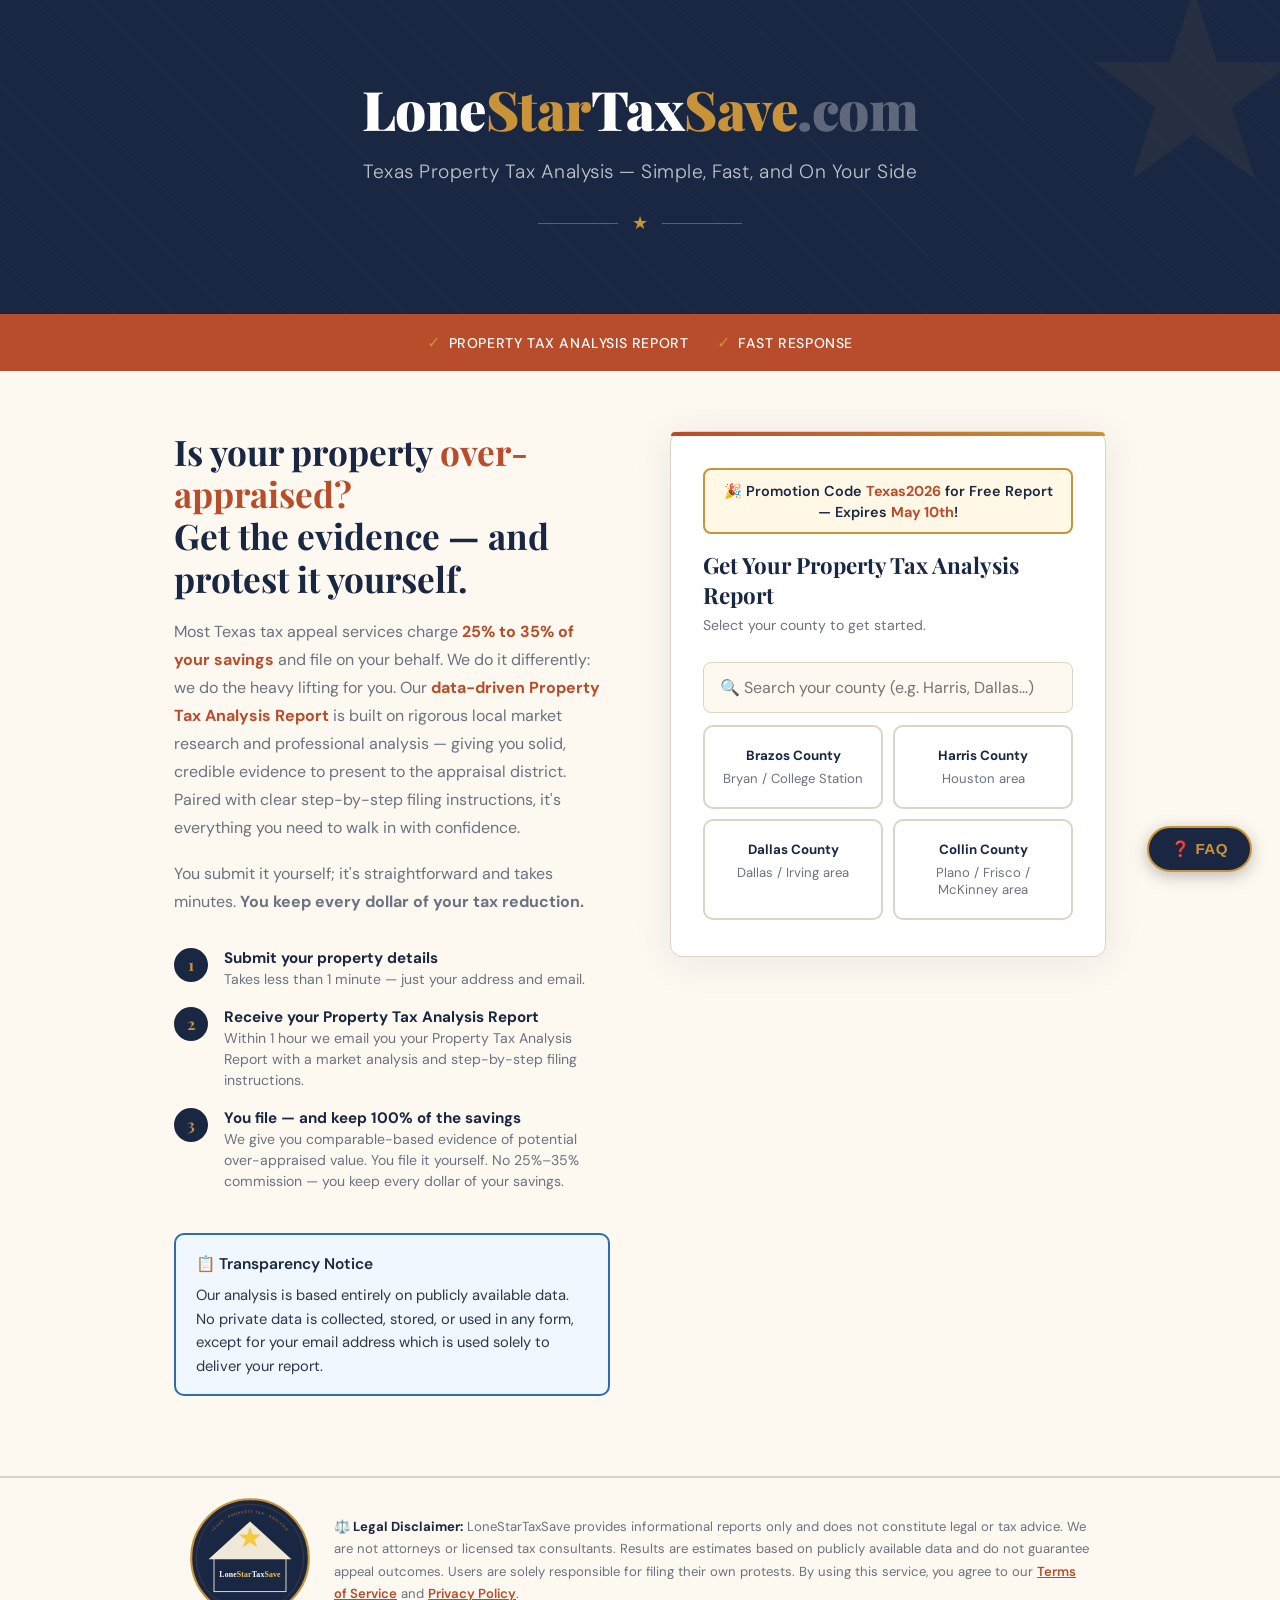
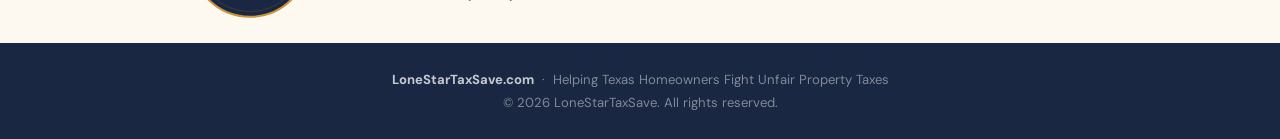
==== index.html @ c4d49a3a "Change 'Fast 1-Hour Response' to 'Fast Response'" ====
<!DOCTYPE html>
<html lang="en">
<head>
  <meta charset="UTF-8" />
  <meta name="viewport" content="width=device-width, initial-scale=1.0"/>
  <title>LoneStarTaxSave — Property Tax Analysis Service</title>
  <meta name="description" content="Free Property Tax Analysis Report for Texas homeowners. Get comparable-based evidence to protest your over-appraised property. Serving Brazos and Harris County." />
  <link rel="icon" type="image/svg+xml" href="data:image/svg+xml,<svg xmlns='http://www.w3.org/2000/svg' viewBox='0 0 100 100'><rect width='100' height='100' rx='18' fill='%231a2742'/><text y='.9em' font-size='72' x='50%' text-anchor='middle' dominant-baseline='top' fill='%23c9933a'>★</text></svg>">
  <link rel="preconnect" href="https://fonts.googleapis.com">
  <link href="https://fonts.googleapis.com/css2?family=Playfair+Display:wght@700;900&family=DM+Sans:wght@300;400;500&display=swap" rel="stylesheet">
  <style>
    *, *::before, *::after { box-sizing: border-box; margin: 0; padding: 0; }

    :root {
      --tan:    #f5efe4;
      --cream:  #fdf8f0;
      --rust:   #b94c2a;
      --rust2:  #d95f35;
      --navy:   #1a2742;
      --gold:   #c9933a;
      --mid:    #6b7280;
      --border: #ddd4c2;
    }

    html { scroll-behavior: smooth; }

    body {
      background: var(--cream);
      color: var(--navy);
      font-family: 'DM Sans', sans-serif;
      min-height: 100vh;
      overflow-x: hidden;
    }

    /* ── HERO ───────────────────────────────────── */
    header {
      position: relative;
      background: var(--navy);
      padding: 72px 24px 80px;
      text-align: center;
      overflow: hidden;
    }
    header::before {
      content: '';
      position: absolute;
      inset: 0;
      background:
        repeating-linear-gradient(
          45deg,
          transparent,
          transparent 40px,
          rgba(201,147,58,.06) 40px,
          rgba(201,147,58,.06) 41px
        );
    }
    /* lone star */
    header::after {
      content: '★';
      position: absolute;
      top: -40px; right: -30px;
      font-size: 260px;
      color: rgba(201,147,58,.07);
      line-height: 1;
      pointer-events: none;
      user-select: none;
    }

    .site-name {
      font-family: 'Playfair Display', serif;
      font-size: clamp(2rem, 5vw, 3.4rem);
      font-weight: 900;
      color: #fff;
      letter-spacing: -.5px;
      position: relative;
    }
    .site-name span { color: var(--gold); }

    .tagline {
      margin-top: 14px;
      font-size: clamp(.95rem, 2vw, 1.2rem);
      font-weight: 300;
      color: rgba(255,255,255,.72);
      letter-spacing: .5px;
      position: relative;
    }

    .star-divider {
      margin: 28px auto 0;
      display: flex;
      align-items: center;
      justify-content: center;
      gap: 14px;
      position: relative;
    }
    .star-divider::before,
    .star-divider::after {
      content: '';
      width: 80px; height: 1px;
      background: var(--gold);
      opacity: .5;
    }
    .star-divider span { color: var(--gold); font-size: 1.1rem; }

    /* ── VALUE STRIPS ───────────────────────────── */
    .value-strip {
      background: var(--rust);
      padding: 18px 24px;
      display: flex;
      flex-wrap: wrap;
      justify-content: center;
      gap: 28px;
    }
    .value-strip p {
      color: #fff;
      font-size: .88rem;
      font-weight: 500;
      letter-spacing: .6px;
      text-transform: uppercase;
      display: flex;
      align-items: center;
      gap: 8px;
    }
    .value-strip p::before { content: '✓'; font-size: 1rem; color: var(--gold); }

    /* ── MAIN LAYOUT ────────────────────────────── */
    main {
      max-width: 980px;
      margin: 0 auto;
      padding: 60px 24px 80px;
      display: grid;
      grid-template-columns: 1fr 1fr;
      gap: 60px;
      align-items: start;
    }
    @media (max-width: 700px) {
      main { grid-template-columns: 1fr; gap: 40px; }
    }

    /* ── LEFT COPY ──────────────────────────────── */
    .copy h2 {
      font-family: 'Playfair Display', serif;
      font-size: clamp(1.6rem, 3vw, 2.2rem);
      font-weight: 700;
      line-height: 1.2;
      color: var(--navy);
    }
    .copy h2 em {
      font-style: normal;
      color: var(--rust);
    }
    .copy p {
      margin-top: 18px;
      font-size: 1rem;
      line-height: 1.75;
      color: var(--mid);
    }

    .steps { margin-top: 32px; display: flex; flex-direction: column; gap: 18px; }
    .step {
      display: flex;
      gap: 16px;
      align-items: flex-start;
    }
    .step-num {
      flex-shrink: 0;
      width: 34px; height: 34px;
      border-radius: 50%;
      background: var(--navy);
      color: var(--gold);
      font-family: 'Playfair Display', serif;
      font-weight: 700;
      font-size: 1rem;
      display: flex; align-items: center; justify-content: center;
    }
    .step-text strong { display: block; font-size: .95rem; color: var(--navy); }
    .step-text span { font-size: .88rem; color: var(--mid); }

    /* ── FORM CARD ──────────────────────────────── */
    .form-card {
      background: #fff;
      border: 1px solid var(--border);
      border-radius: 12px;
      padding: 36px 32px;
      box-shadow: 0 4px 40px rgba(26,39,66,.08);
      position: relative;
    }
    .form-card::before {
      content: '';
      position: absolute;
      top: 0; left: 0; right: 0;
      height: 4px;
      background: linear-gradient(90deg, var(--rust), var(--gold));
      border-radius: 12px 12px 0 0;
    }

    .form-card h3 {
      font-family: 'Playfair Display', serif;
      font-size: 1.4rem;
      color: var(--navy);
      margin-bottom: 6px;
    }
    .form-card .sub {
      font-size: .88rem;
      color: var(--mid);
      margin-bottom: 28px;
    }

    label {
      display: block;
      font-size: .82rem;
      font-weight: 500;
      letter-spacing: .5px;
      text-transform: uppercase;
      color: var(--navy);
      margin-bottom: 6px;
    }
    .county-btn {
      display: flex;
      flex-direction: column;
      align-items: center;
      gap: 6px;
      padding: 20px 12px;
      background: white;
      border: 2px solid var(--border);
      border-radius: 10px;
      cursor: pointer;
      font-family: 'DM Sans', sans-serif;
      color: var(--navy);
      transition: border-color .2s, box-shadow .2s, background .2s;
      text-align: center;
    }
    .county-btn span:last-child { font-size: 0.82rem; color: var(--mid); font-weight: 400; }
    .county-btn:hover  { border-color: var(--rust); box-shadow: 0 2px 12px rgba(185,76,42,.15); }
    .county-btn.selected { border-color: var(--rust); background: #fff5f2; box-shadow: 0 2px 12px rgba(185,76,42,.15); }

    .field { margin-bottom: 18px; }

    input[type="text"],
    input[type="email"],
    input[type="number"] {
      width: 100%;
      padding: 11px 14px;
      border: 1.5px solid var(--border);
      border-radius: 7px;
      font-family: 'DM Sans', sans-serif;
      font-size: .97rem;
      color: var(--navy);
      background: var(--cream);
      transition: border-color .2s, box-shadow .2s;
      outline: none;
    }
    input:focus {
      border-color: var(--rust);
      box-shadow: 0 0 0 3px rgba(185,76,42,.12);
      background: #fff;
    }

    .row2 { display: grid; grid-template-columns: 1fr 1fr; gap: 14px; }

    .btn {
      width: 100%;
      margin-top: 8px;
      padding: 14px;
      background: var(--rust);
      color: #fff;
      border: none;
      border-radius: 7px;
      font-family: 'DM Sans', sans-serif;
      font-size: 1rem;
      font-weight: 500;
      letter-spacing: .4px;
      cursor: pointer;
      display: flex;
      align-items: center;
      justify-content: center;
      gap: 8px;
      transition: background .2s, transform .1s;
    }
    .btn:hover { background: var(--rust2); }
    .btn:active { transform: scale(.98); }
    .btn .star { color: var(--gold); font-size: 1.1rem; }

    .privacy-note {
      margin-top: 14px;
      font-size: .78rem;
      color: var(--mid);
      text-align: center;
      line-height: 1.5;
    }

    /* ── SUCCESS ────────────────────────────────── */
    .success-box {
      display: none;
      text-align: center;
      padding: 20px 0;
    }
    .success-icon {
      width: 68px; height: 68px;
      background: #f0faf4;
      border-radius: 50%;
      display: flex; align-items: center; justify-content: center;
      margin: 0 auto 20px;
      font-size: 2rem;
      border: 2px solid #4caf76;
    }
    .success-box h3 {
      font-family: 'Playfair Display', serif;
      font-size: 1.5rem;
      color: var(--navy);
      margin-bottom: 12px;
    }
    .success-box p {
      font-size: .97rem;
      color: var(--mid);
      line-height: 1.7;
    }
    .success-box .hl { color: var(--rust); font-weight: 500; }

    /* ── FOOTER ─────────────────────────────────── */
    footer {
      background: var(--navy);
      color: rgba(255,255,255,.45);
      text-align: center;
      padding: 28px 24px;
      font-size: .82rem;
    }
    footer strong { color: rgba(255,255,255,.75); }
  
  .faq-section {
    background: #f5efe4;
    padding: 60px 20px;
  }
  .faq-section .section-title {
    text-align: center;
    color: #1a2742;
    font-size: 1.8rem;
    margin-bottom: 36px;
  }
  .faq-item {
    background: white;
    border-radius: 10px;
    margin-bottom: 16px;
    border: 1px solid #ddd4c2;
    overflow: hidden;
    max-width: 800px;
    margin-left: auto;
    margin-right: auto;
    margin-bottom: 16px;
  }
  .faq-question {
    padding: 20px 24px;
    font-weight: 700;
    color: #1a2742;
    font-size: 1.05rem;
    cursor: pointer;
    display: flex;
    justify-content: space-between;
    align-items: center;
  }
  .faq-question::after {
    content: "+";
    font-size: 1.4rem;
    color: #c9933a;
    font-weight: 300;
  }
  .faq-answer {
    padding: 0 24px 20px;
    color: #4b5563;
    line-height: 1.7;
    font-size: 0.97rem;
  }
  .faq-answer ul {
    margin: 8px 0 0 0;
    padding-left: 20px;
  }
  .faq-answer li {
    margin-bottom: 8px;
  }
  .faq-answer p {
    margin: 0 0 8px 0;
  }
  
  .faq-btn {
    position: fixed;
    bottom: 28px;
    right: 28px;
    background: #1a2742;
    color: #c9933a;
    border: 2px solid #c9933a;
    border-radius: 50px;
    padding: 12px 22px;
    font-size: 0.95rem;
    font-weight: 700;
    cursor: pointer;
    z-index: 999;
    box-shadow: 0 4px 16px rgba(0,0,0,0.25);
    transition: background 0.2s;
    letter-spacing: 0.03em;
  }
  .faq-btn:hover { background: #243457; }

  .faq-overlay {
    display: none;
    position: fixed;
    inset: 0;
    background: rgba(0,0,0,0.55);
    z-index: 1000;
    align-items: center;
    justify-content: center;
  }
  .faq-overlay.open { display: flex; }

  .faq-modal {
    background: white;
    border-radius: 14px;
    max-width: 680px;
    width: 92%;
    max-height: 80vh;
    overflow-y: auto;
    padding: 36px 32px;
    position: relative;
    box-shadow: 0 20px 60px rgba(0,0,0,0.3);
  }
  .faq-modal h2 {
    color: #1a2742;
    font-size: 1.5rem;
    margin: 0 0 24px;
    border-bottom: 2px solid #c9933a;
    padding-bottom: 12px;
  }
  .faq-close {
    position: absolute;
    top: 16px;
    right: 20px;
    font-size: 1.6rem;
    cursor: pointer;
    color: #6b7280;
    background: none;
    border: none;
    line-height: 1;
  }
  .faq-close:hover { color: #1a2742; }
  .faq-item {
    margin-bottom: 24px;
    border-bottom: 1px solid #f0e8d8;
    padding-bottom: 20px;
  }
  .faq-item:last-child { border-bottom: none; margin-bottom: 0; }
  .faq-q {
    font-weight: 700;
    color: #1a2742;
    font-size: 1.02rem;
    margin-bottom: 10px;
  }
  .faq-a {
    color: #4b5563;
    line-height: 1.7;
    font-size: 0.95rem;
  }
  .faq-a ul { margin: 6px 0 0; padding-left: 20px; }
  .faq-a li { margin-bottom: 6px; }
  .faq-a p { margin: 0 0 6px; }
    .cached-banner {
    display: none;
    background: #fff8e6;
    border: 2px solid #c9933a;
    border-radius: 10px;
    padding: 16px 20px;
    margin-bottom: 20px;
    color: #1a2742;
    font-size: 0.95rem;
    line-height: 1.6;
    text-align: center;
  }
  .cached-banner.show { display: block; }
  .cached-banner a { color: #b94c2a; font-weight: 600; }
</style>
</head>
<body>

<header>
  <p class="site-name">Lone<span>Star</span>Tax<span>Save</span><span style="color:rgba(255,255,255,.3)">.com</span></p>
  <p class="tagline">Texas Property Tax Analysis — Simple, Fast, and On Your Side</p>
  <div class="star-divider"><span>★</span></div>
</header>

<div class="value-strip">
  <p>Property Tax Analysis Report</p>
  <p>Fast Response</p>
</div>

<main>
  <!-- LEFT COPY -->
  <div class="copy">
    <h2>Is your property <em>over-appraised?</em><br>Get the evidence — and protest it yourself.</h2>
    <p>Most Texas tax appeal services charge <strong style="color:var(--rust)">25% to 35% of your savings</strong> and file on your behalf. We do it differently: we do the heavy lifting for you. Our <strong style="color:var(--rust)">data-driven Property Tax Analysis Report</strong> is built on rigorous local market research and professional analysis — giving you solid, credible evidence to present to the appraisal district. Paired with clear step-by-step filing instructions, it's everything you need to walk in with confidence. </p> <p> You submit it yourself; it's straightforward and takes minutes. <strong>You keep every dollar of your tax reduction.</strong></p>

    <div class="steps">
      <div class="step">
        <div class="step-num">1</div>
        <div class="step-text">
          <strong>Submit your property details</strong>
          <span>Takes less than 1 minute — just your address and email.</span>
        </div>
      </div>
      <div class="step">
        <div class="step-num">2</div>
        <div class="step-text">
          <strong>Receive your Property Tax Analysis Report</strong>
          <span>Within 1 hour we email you your Property Tax Analysis Report with a market analysis and step-by-step filing instructions.</span>
        </div>
      </div>
      <div class="step">
        <div class="step-num">3</div>
        <div class="step-text">
          <strong>You file — and keep 100% of the savings</strong>
          <span>We give you comparable-based evidence of potential over-appraised value. You file it yourself. No 25%–35% commission — you keep every dollar of your savings.</span>
        </div>
      </div>
      <div style="margin-top:24px;background:#f0f7ff;border:2px solid #2b6cb0;border-radius:10px;padding:16px 20px;">
        <p style="margin:0;font-size:0.97rem;color:#1a2742;font-weight:600;">
          📋 Transparency Notice
        </p>
        <p style="margin:6px 0 0;font-size:0.92rem;color:#2d3748;line-height:1.6;">
          Our analysis is based entirely on publicly available data. No private data is collected, stored, or used in any form, except for your email address which is used solely to deliver your report.
        </p>
      </div>
    </div>
  </div>

  <!-- FORM CARD -->
  <div class="form-card">
    <div id="form-section">
      <div class="cached-banner" id="cached-banner">
        📬 <strong>We already sent a report for this address!</strong><br>
        Please check your inbox and spam folder. Need help? Contact us at
        <a href="mailto:support@lonestartaxsave.com">support@lonestartaxsave.com</a>
      </div>
      <div style="background:#fff8e6;border:2px solid #c9933a;border-radius:8px;padding:10px 16px;margin-bottom:16px;text-align:center;">
        <span style="color:#1a2742;font-size:0.9rem;font-weight:600;">
          🎉 Promotion Code <strong style="color:#b94c2a;">Texas2026</strong> for Free Report — Expires <strong style="color:#b94c2a;">May 10th</strong>!
        </span>
      </div>
      <h3>Get Your Property Tax Analysis Report</h3>
      <p class="sub">Select your county to get started.</p>

      <!-- STEP 1: County Search & Select -->
      <div id="county-step">
        <div style="position:relative;margin-top:16px;">
          <input type="text" id="county-search" placeholder="🔍 Search your county (e.g. Harris, Dallas...)"
            oninput="filterCounties(this.value)"
            style="width:100%;padding:14px 16px;border:1.5px solid #ddd4c2;border-radius:8px;
                   font-size:1rem;color:#1a2742;box-sizing:border-box;"/>
        </div>
        <div id="county-list" style="margin-top:12px;display:grid;grid-template-columns:1fr 1fr;gap:10px;max-height:320px;overflow-y:auto;">
          <!-- populated by JS -->
        </div>
        <p id="county-none" style="display:none;color:var(--mid);font-size:0.9rem;margin-top:12px;text-align:center;">
          No matching county found. We're expanding — contact us at support@lonestartaxsave.com.
        </p>
      </div>

      <!-- STEP 2: Single Dynamic Form -->
      <div id="county-form" style="display:none;">
        <div id="form-error" style="display:none;background:#fff5f5;border:1.5px solid #e53e3e;border-radius:8px;padding:12px 16px;margin-bottom:16px;color:#c53030;font-size:0.92rem;line-height:1.6;"></div>
        <div style="display:flex;align-items:center;gap:10px;margin:16px 0 20px;">
          <button onclick="backToCounty()" style="background:none;border:none;cursor:pointer;color:var(--rust);font-size:0.9rem;font-weight:600;padding:0;">← Change County</button>
          <span id="county-label" style="color:var(--mid);font-size:0.9rem;"></span>
        </div>
        <div class="field">
          <label for="f_street">Street Address</label>
          <input type="text" id="f_street" placeholder="Match the address on your appraisal notice" />
        </div>
        <div class="field" id="f_id_field">
          <label id="f_id_label" for="f_id">Property ID <span style="color:#6b7280;font-weight:400;font-size:0.85rem;">(Optional)</span></label>
          <input type="text" id="f_id" placeholder="" />
        </div>
        <div class="field">
          <label for="f_city">City</label>
          <input type="text" id="f_city" placeholder="e.g. College Station" />
        </div>
        <div class="field">
          <label for="f_email">Your Email Address</label>
          <input type="email" id="f_email" placeholder="you@example.com" />
        </div>
        <div class="field">
          <label for="f_invite">Promo Code</label>
          <input type="text" id="f_invite" placeholder="Enter your promo code" />
        </div>
        <input type="text" name="_gotcha" style="display:none">
        <button class="btn" id="submit-btn" onclick="handleSubmit()">
          <span class="star">★</span> Submit — Get My Analysis Report
        </button>
        <p class="privacy-note">🔒 Your information is private and never sold. Texas residents only.</p>
      </div>
    </div>

    <!-- SUCCESS MESSAGE -->
    <div class="success-box" id="success-section">
      <div class="success-icon">✓</div>
      <h3>Thank You!</h3>
      <p>
        We received your request and are currently working on it.
        Please expect your <span class="hl">Property Tax Analysis Report</span> in your email within <span class="hl" id="report-timing">1 hour</span>.
      </p>
      <p style="margin-top:14px;">📬 Please check your <strong>inbox and spam/junk folder</strong>. If you find it in spam, mark it as <strong>"Not Spam"</strong> to ensure future emails reach you directly.</p>
      <p style="margin-top:14px;">💬 Questions? Contact us at <a href="mailto:support@lonestartaxsave.com" style="color:var(--rust);font-weight:600;">support@lonestartaxsave.com</a></p>
      <button class="btn" style="margin-top:24px;" onclick="resetForm()">
        <span class="star">★</span> Submit Another Property
      </button>
    </div>
  </div>
</main>

<!-- Legal Disclaimer Banner -->
  <div style="background:#fdf8f0;border-top:2px solid #ddd4c2;padding:20px 32px;">
    <div style="max-width:900px;margin:0 auto;display:flex;align-items:center;gap:24px;">
      <div style="flex-shrink:0;">
        <svg width="120" height="120" viewBox="0 0 400 400" xmlns="http://www.w3.org/2000/svg">
          <circle cx="200" cy="200" r="196" fill="#1a2742"/>
          <circle cx="200" cy="200" r="196" fill="none" stroke="#c9933a" stroke-width="7"/>
          <circle cx="200" cy="200" r="179" fill="none" stroke="#c9933a" stroke-width="1.5" opacity="0.4"/>
          <rect x="80" y="200" width="240" height="112" fill="#1a2742" stroke="#f0e8d8" stroke-width="3"/>
          <polygon points="62,204 200,78 338,204" fill="#f0e8d8"/>
          <polygon points="200,96 209,122 237,122 215,138 224,164 200,148 176,164 185,138 163,122 191,122" fill="#f5c842"/>
          <text x="200" y="262" text-anchor="middle" font-family="Georgia,serif" font-size="26" font-weight="700" letter-spacing="0.5">
            <tspan fill="#ffffff">Lone</tspan><tspan fill="#f5c842">Star</tspan><tspan fill="#ffffff">Tax</tspan><tspan fill="#f5c842">Save</tspan>
          </text>
          <path id="dArc" d="M 50,200 A 150,150 0 0,1 350,200" fill="none"/>
          <text font-family="Arial,sans-serif" font-size="12" fill="#c9933a" letter-spacing="2.5" opacity="0.9">
            <textPath href="#dArc" startOffset="50%" text-anchor="middle">TEXAS  ·  PROPERTY TAX  ·  ANALYSIS</textPath>
          </text>
        </svg>
      </div>
      <p style="margin:0;font-size:0.82rem;color:#6b7280;line-height:1.7;">
        <strong style="color:#1a2742;">⚖️ Legal Disclaimer:</strong> LoneStarTaxSave provides informational reports only and does not constitute legal or tax advice. We are not attorneys or licensed tax consultants. Results are estimates based on publicly available data and do not guarantee appeal outcomes. Users are solely responsible for filing their own protests. By using this service, you agree to our
        <a href="#" onclick="document.getElementById('termsModal').style.display='flex';return false;" style="color:#b94c2a;font-weight:600;">Terms of Service</a> and
        <a href="#" onclick="document.getElementById('privacyModal').style.display='flex';return false;" style="color:#b94c2a;font-weight:600;">Privacy Policy</a>.
      </p>
    </div>
  </div>

  <footer>
  <strong>LoneStarTaxSave.com</strong> &nbsp;·&nbsp; Helping Texas Homeowners Fight Unfair Property Taxes<br>
  <span style="margin-top:6px;display:inline-block">© 2026 LoneStarTaxSave. All rights reserved.</span>
</footer>

<script>
  // ── COUNTY CONFIG — add new counties here only ─────────────────────────────
  const COUNTIES = [
    {
      name:        'Brazos County',
      description: 'Bryan / College Station',
      api:         'https://api.lonestartaxsave.com/submit',
      id_label:    'Property ID',
      id_placeholder: 'e.g. 123456 — found on your appraisal notice',
      id_field:    'prop_id',
      city_hint:   'e.g. College Station',
      timing:      '1 hour',
    },
    {
      name:        'Harris County',
      description: 'Houston area',
      api:         'https://harris-api.lonestartaxsave.com/submit',
      id_label:    'Account Number',
      id_placeholder: 'e.g. 0450090000029 — 13 digits on your HCAD notice',
      id_field:    'acct',
      city_hint:   'e.g. Houston',
      timing:      'minutes',
    },
    {
      name:        'Dallas County',
      description: 'Dallas / Irving area',
      api:         'https://dallas-api.lonestartaxsave.com/submit',
      id_label:    'Account Number',
      id_placeholder: 'e.g. 00000123456789 — found on your DCAD notice',
      id_field:    'acct',
      city_hint:   'e.g. Dallas',
      timing:      'minutes',
    },
    {
      name:        'Collin County',
      description: 'Plano / Frisco / McKinney area',
      api:         'https://collin-api.lonestartaxsave.com/submit',
      id_label:    'Property ID',
      id_placeholder: 'e.g. 2761347 — found on your CCAD notice',
      id_field:    'acct',
      city_hint:   'e.g. Plano',
      timing:      'minutes',
    },
  ];

  let selectedCounty = null;

  // ── BUILD COUNTY LIST ──────────────────────────────────────────────────────
  function buildCountyList(filter = '') {
    const list    = document.getElementById('county-list');
    const noMatch = document.getElementById('county-none');
    const filtered = COUNTIES.filter(c =>
      c.name.toLowerCase().includes(filter.toLowerCase()) ||
      c.description.toLowerCase().includes(filter.toLowerCase())
    );
    list.innerHTML = '';
    if (filtered.length === 0) {
      noMatch.style.display = 'block';
      return;
    }
    noMatch.style.display = 'none';
    filtered.forEach(c => {
      const btn = document.createElement('button');
      btn.className = 'county-btn';
      btn.innerHTML = `<strong>${c.name}</strong><span>${c.description}</span>`;
      btn.onclick = () => selectCounty(c);
      list.appendChild(btn);
    });
  }

  function filterCounties(val) {
    buildCountyList(val);
  }

  // ── SELECT COUNTY ──────────────────────────────────────────────────────────
  function selectCounty(county) {
    selectedCounty = county;
    document.getElementById('county-step').style.display  = 'none';
    document.getElementById('county-form').style.display  = 'block';
    document.getElementById('county-label').textContent   = `${county.name} — ${county.description}`;
    document.getElementById('f_city').placeholder         = county.city_hint;
    document.getElementById('f_id_label').innerHTML       =
      `${county.id_label} <span style="color:#6b7280;font-weight:400;font-size:0.85rem;">(Optional)</span>`;
    document.getElementById('f_id').placeholder           = county.id_placeholder;
    // Clear form
    ['f_street','f_id','f_city','f_email','f_invite'].forEach(id => {
      document.getElementById(id).value = '';
    });
    const errDiv = document.getElementById('form-error');
    errDiv.style.display = 'none';
    errDiv.textContent   = '';
    const btn = document.getElementById('submit-btn');
    btn.disabled = false;
    btn.innerHTML = '<span class="star">★</span> Submit — Get My Analysis Report';
  }

  function backToCounty() {
    selectedCounty = null;
    document.getElementById('county-step').style.display = 'block';
    document.getElementById('county-form').style.display = 'none';
    document.getElementById('county-search').value       = '';
    buildCountyList();
  }

  function resetForm() {
    document.getElementById('success-section').style.display = 'none';
    document.getElementById('form-section').style.display    = 'block';
    backToCounty();
  }

  // ── SUBMIT ─────────────────────────────────────────────────────────────────
  async function handleSubmit() {
    if (!selectedCounty) return;

    const street     = document.getElementById('f_street').value.trim();
    const city       = document.getElementById('f_city').value.trim();
    const email      = document.getElementById('f_email').value.trim();
    const inviteCode = document.getElementById('f_invite').value.trim();
    const idVal      = document.getElementById('f_id').value.trim();

    if (inviteCode !== 'Texas2026') {
      showError('Invalid promo code. Please check your code and try again.');
      return;
    }
    if (!street || !city || !email) {
      showError('Please fill in all required fields before submitting.');
      return;
    }
    const emailRx = /^[^\s@]+@[^\s@]+\.[^\s@]+$/;
    if (!emailRx.test(email)) {
      showError('Please enter a valid email address.');
      return;
    }

    const btn = document.getElementById('submit-btn');
    btn.disabled  = true;
    btn.innerHTML = 'Submitting…';
    const errDiv  = document.getElementById('form-error');
    errDiv.style.display = 'none';
    errDiv.textContent   = '';

    const body = {
      street_address: street,
      invite_code:    inviteCode,
      city,
      email,
      [selectedCounty.id_field]: idVal,
    };

    try {
      const response = await fetch(selectedCounty.api, {
        method:  'POST',
        headers: { 'Content-Type': 'application/json', 'Accept': 'application/json' },
        body:    JSON.stringify(body),
      });

      if (response.ok) {
        const data = await response.json();
        if (data.error) {
          showError(data.error);
          btn.disabled  = false;
          btn.innerHTML = '<span class="star">★</span> Submit — Get My Analysis Report';
          return;
        }
        if (data.cached) {
          document.getElementById('cached-banner').classList.add('show');
          document.getElementById('cached-banner').scrollIntoView({behavior:'smooth'});
          btn.disabled  = false;
          btn.innerHTML = '<span class="star">★</span> Submit — Get My Analysis Report';
          return;
        }
        document.getElementById('form-section').style.display    = 'none';
        document.getElementById('success-section').style.display = 'block';
        const timing = document.getElementById('report-timing');
        if (timing) timing.textContent = selectedCounty.timing;
      } else {
        const data = await response.json().catch(() => ({}));
        showError(data?.errors?.[0]?.message || 'Submission failed. Please try again.');
        btn.disabled  = false;
        btn.innerHTML = '<span class="star">★</span> Submit — Get My Analysis Report';
      }
    } catch (err) {
      showError('Network error. Please check your connection and try again.');
      btn.disabled  = false;
      btn.innerHTML = '<span class="star">★</span> Submit — Get My Analysis Report';
    }
  }

  function showError(msg) {
    const errDiv = document.getElementById('form-error');
    errDiv.textContent   = msg;
    errDiv.style.display = 'block';
    errDiv.scrollIntoView({behavior:'smooth', block:'nearest'});
  }

  // ── INIT ───────────────────────────────────────────────────────────────────
  document.addEventListener('DOMContentLoaded', () => buildCountyList());
</script>


  <!-- FAQ Button -->
  <button class="faq-btn" onclick="document.getElementById('faqOverlay').classList.add('open')">
    ❓ FAQ
  </button>

  <!-- FAQ Modal -->
  <div class="faq-overlay" id="faqOverlay" onclick="if(event.target===this)this.classList.remove('open')">
    <div class="faq-modal">
      <button class="faq-close" onclick="document.getElementById('faqOverlay').classList.remove('open')">&times;</button>
      <h2>Frequently Asked Questions</h2>

      <div class="faq-item">
        <div class="faq-q">What are valid reasons to protest?</div>
        <div class="faq-a">
          <p>You can protest your appraisal if you believe:</p>
          <ul>
            <li>The appraised (market) value is higher than your property's actual market value.</li>
            <li>Your property was appraised unequally compared to similar neighboring properties.</li>
            <li>There are errors in the appraisal records — such as incorrect size, condition, or ownership information.</li>
          </ul>
        </div>
      </div>

      <div class="faq-item">
        <div class="faq-q">What evidence should I bring?</div>
        <div class="faq-a">
          <p>Strong evidence makes a stronger case. Bring as much of the following as you can:</p>
          <ul>
            <li>The protest report you received from us — it includes comparable property data and a suggested fair value.</li>
            <li>Photos of your property showing needed repairs, damage, or issues affecting value.</li>
            <li>Repair receipts, contractor estimates, or inspection reports.</li>
            <li>An independent appraisal or insurance valuation if available.</li>
            <li>Documentation of any errors in the appraisal record (e.g., incorrect square footage).</li>
          </ul>
        </div>
      </div>

      <div class="faq-item">
        <div class="faq-q">Which counties are currently covered?</div>
        <div class="faq-a">
          <p>We currently support <strong>Brazos County</strong> (College Station, Bryan, and surrounding areas) for the 2026 tax year.</p>
          <p>We plan to expand to additional Texas counties in the future. If you would like us to cover your county, please contact us at <a href="mailto:support@lonestartaxsave.com" style="color:#b94c2a;font-weight:600;">support@lonestartaxsave.com</a>.</p>
        </div>
      </div>

      <div class="faq-item">
        <div class="faq-q">How do I submit my appeal?</div>
        <div class="faq-a">
          <p>You have two options:</p>
          <ul>
            <li><strong>By mail:</strong> Complete the <em>Property Owner's Notice of Protest</em> form you received for 2026. Use the information in your protest report to fill out Section 4, then mail it along with any supporting evidence to:<br><strong style="color:#1a2742;">Brazos CAD — 4051 Pendleton Dr., Bryan, TX 77802-2465</strong></li>
            <li><strong>Online:</strong> File your protest directly at <a href="https://brazoscad.org/" target="_blank" style="color:#b94c2a;font-weight:600;">brazoscad.org</a> through the Appeals Portal.</li>
          </ul>
        </div>
      </div>

    </div>
  </div>
  <!-- Terms of Service Modal -->
  <div id="termsModal" style="display:none;position:fixed;inset:0;background:rgba(0,0,0,0.55);z-index:2000;align-items:center;justify-content:center;" onclick="if(event.target===this)this.style.display='none'">
    <div style="background:white;border-radius:14px;max-width:680px;width:92%;max-height:80vh;overflow-y:auto;padding:36px 32px;position:relative;">
      <button onclick="document.getElementById('termsModal').style.display='none'" style="position:absolute;top:16px;right:20px;font-size:1.6rem;cursor:pointer;color:#6b7280;background:none;border:none;">&times;</button>
      <h2 style="color:#1a2742;border-bottom:2px solid #c9933a;padding-bottom:12px;margin:0 0 20px;">Terms of Service</h2>
      <p style="color:#4b5563;line-height:1.7;font-size:0.95rem;">
        <strong>1. Informational Purpose Only</strong><br>
        LoneStarTaxSave provides property tax appraisal analysis reports for informational purposes only. Nothing on this website or in our reports constitutes legal, tax, or financial advice. We are not attorneys or licensed tax consultants.
      </p>
      <p style="color:#4b5563;line-height:1.7;font-size:0.95rem;">
        <strong>2. No Guarantee of Results</strong><br>
        Our reports are estimates based on publicly available data from Brazos CAD. We make no representations or warranties regarding the accuracy of the data or the outcome of any property tax protest.
      </p>
      <p style="color:#4b5563;line-height:1.7;font-size:0.95rem;">
        <strong>3. User Responsibility</strong><br>
        You are solely responsible for reviewing the report, filing your own protest, and any decisions made based on our service. LoneStarTaxSave is not liable for any losses or damages arising from the use of this service.
      </p>
      <p style="color:#4b5563;line-height:1.7;font-size:0.95rem;">
        <strong>4. Data Sources</strong><br>
        All property data used in our analysis is sourced from publicly available records provided by the Brazos Central Appraisal District (Brazos CAD). We do not use or store any private or confidential information beyond your email address.
      </p>
      <p style="color:#4b5563;line-height:1.7;font-size:0.95rem;">
        <strong>5. Changes to Terms</strong><br>
        We reserve the right to modify these terms at any time. Continued use of the service constitutes acceptance of the updated terms.
      </p>
    </div>
  </div>

  <!-- Privacy Policy Modal -->
  <div id="privacyModal" style="display:none;position:fixed;inset:0;background:rgba(0,0,0,0.55);z-index:2000;align-items:center;justify-content:center;" onclick="if(event.target===this)this.style.display='none'">
    <div style="background:white;border-radius:14px;max-width:680px;width:92%;max-height:80vh;overflow-y:auto;padding:36px 32px;position:relative;">
      <button onclick="document.getElementById('privacyModal').style.display='none'" style="position:absolute;top:16px;right:20px;font-size:1.6rem;cursor:pointer;color:#6b7280;background:none;border:none;">&times;</button>
      <h2 style="color:#1a2742;border-bottom:2px solid #c9933a;padding-bottom:12px;margin:0 0 20px;">Privacy Policy</h2>
      <p style="color:#4b5563;line-height:1.7;font-size:0.95rem;">
        <strong>1. Information We Collect</strong><br>
        We collect only the information you provide when submitting a request: your property address and email address. We do not collect any other personal information.
      </p>
      <p style="color:#4b5563;line-height:1.7;font-size:0.95rem;">
        <strong>2. How We Use Your Information</strong><br>
        Your email address is used solely to deliver your property tax analysis report. Your property address is used to generate the report. We do not sell, share, or rent your information to any third parties.
      </p>
      <p style="color:#4b5563;line-height:1.7;font-size:0.95rem;">
        <strong>3. Data Storage</strong><br>
        Your submission data is stored securely on our servers and is used only for the purpose of generating and delivering your report. We retain records for internal quality assurance only.
      </p>
      <p style="color:#4b5563;line-height:1.7;font-size:0.95rem;">
        <strong>4. Third-Party Services</strong><br>
        We use SendGrid to deliver email reports. Your email address is shared with SendGrid solely for this purpose. We also use publicly available data from Brazos CAD. No private data is shared with any other third parties.
      </p>
      <p style="color:#4b5563;line-height:1.7;font-size:0.95rem;">
        <strong>5. Your Rights</strong><br>
        You may request deletion of your data at any time by contacting us at <a href="mailto:support@lonestartaxsave.com" style="color:#b94c2a;">support@lonestartaxsave.com</a>.
      </p>
      <p style="color:#4b5563;line-height:1.7;font-size:0.95rem;">
        <strong>6. Contact</strong><br>
        For any privacy-related questions, please contact us at <a href="mailto:support@lonestartaxsave.com" style="color:#b94c2a;">support@lonestartaxsave.com</a>.
      </p>
    </div>
  </div>

</body>
</html>
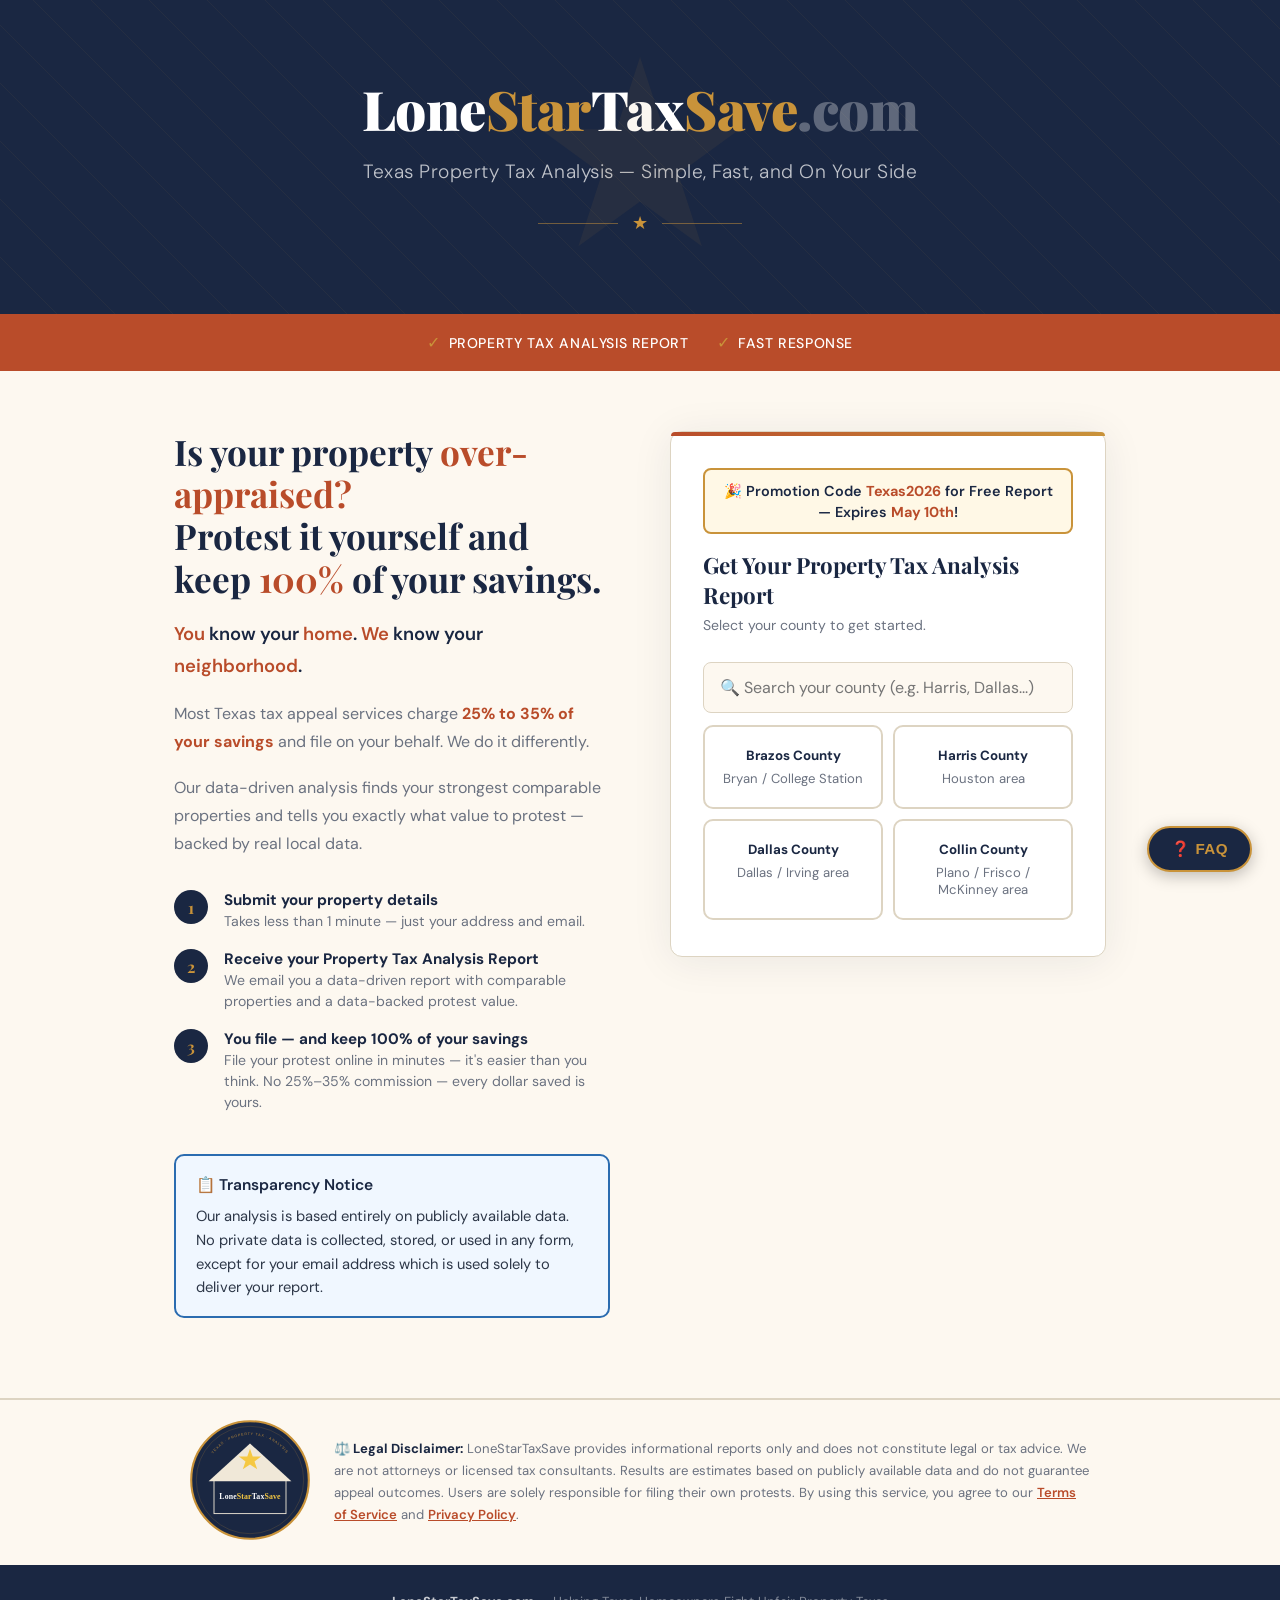
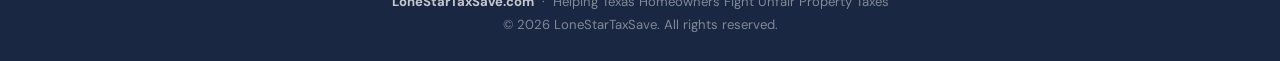
==== commit f3727e78: "Add files via upload" ====
--- a/index.html
+++ b/index.html
@@ -10,6 +10,7 @@
   <link href="https://fonts.googleapis.com/css2?family=Playfair+Display:wght@700;900&family=DM+Sans:wght@300;400;500&display=swap" rel="stylesheet">
   <style>
     *, *::before, *::after { box-sizing: border-box; margin: 0; padding: 0; }
+    html, body { overflow-x: hidden; }
 
     :root {
       --tan:    #f5efe4;
@@ -57,7 +58,8 @@
     header::after {
       content: '★';
       position: absolute;
-      top: -40px; right: -30px;
+      top: 50%; left: 50%;
+      transform: translate(-50%, -50%);
       font-size: 260px;
       color: rgba(201,147,58,.07);
       line-height: 1;
@@ -133,7 +135,8 @@
       align-items: start;
     }
     @media (max-width: 700px) {
-      main { grid-template-columns: 1fr; gap: 40px; }
+      main { grid-template-columns: 1fr; gap: 40px; padding: 40px 20px 60px; }
+      .copy h2 { font-size: clamp(1.4rem, 7vw, 2rem); }
     }
 
     /* ── LEFT COPY ──────────────────────────────── */
@@ -492,8 +495,11 @@
 <main>
   <!-- LEFT COPY -->
   <div class="copy">
-    <h2>Is your property <em>over-appraised?</em><br>Get the evidence — and protest it yourself.</h2>
-    <p>Most Texas tax appeal services charge <strong style="color:var(--rust)">25% to 35% of your savings</strong> and file on your behalf. We do it differently: we do the heavy lifting for you. Our <strong style="color:var(--rust)">data-driven Property Tax Analysis Report</strong> is built on rigorous local market research and professional analysis — giving you solid, credible evidence to present to the appraisal district. Paired with clear step-by-step filing instructions, it's everything you need to walk in with confidence. </p> <p> You submit it yourself; it's straightforward and takes minutes. <strong>You keep every dollar of your tax reduction.</strong></p>
+    <h2>Is your property <em>over-appraised?</em><br>Protest it yourself and<br>keep <em>100%</em> of your savings.</h2>
+    <p style="font-size:1.15rem;font-weight:600;color:var(--navy);margin-bottom:12px;"><span style="color:var(--rust);">You</span> know your <span style="color:var(--rust);">home</span>. <span style="color:var(--rust);">We</span> know your <span style="color:var(--rust);">neighborhood</span>.</p>
+    
+    <p>Most Texas tax appeal services charge <strong style="color:var(--rust)">25% to 35% of your savings</strong> and file on your behalf. We do it differently.</p>
+    <p>Our data-driven analysis finds your strongest comparable properties and tells you exactly what value to protest — backed by real local data.</p>
 
     <div class="steps">
       <div class="step">
@@ -507,14 +513,14 @@
         <div class="step-num">2</div>
         <div class="step-text">
           <strong>Receive your Property Tax Analysis Report</strong>
-          <span>Within 1 hour we email you your Property Tax Analysis Report with a market analysis and step-by-step filing instructions.</span>
+          <span>We email you a data-driven report with comparable properties and a data-backed protest value.</span>
         </div>
       </div>
       <div class="step">
         <div class="step-num">3</div>
         <div class="step-text">
-          <strong>You file — and keep 100% of the savings</strong>
-          <span>We give you comparable-based evidence of potential over-appraised value. You file it yourself. No 25%–35% commission — you keep every dollar of your savings.</span>
+          <strong>You file — and keep 100% of your savings</strong>
+          <span>File your protest online in minutes — it's easier than you think. No 25%–35% commission — every dollar saved is yours.</span>
         </div>
       </div>
       <div style="margin-top:24px;background:#f0f7ff;border:2px solid #2b6cb0;border-radius:10px;padding:16px 20px;">
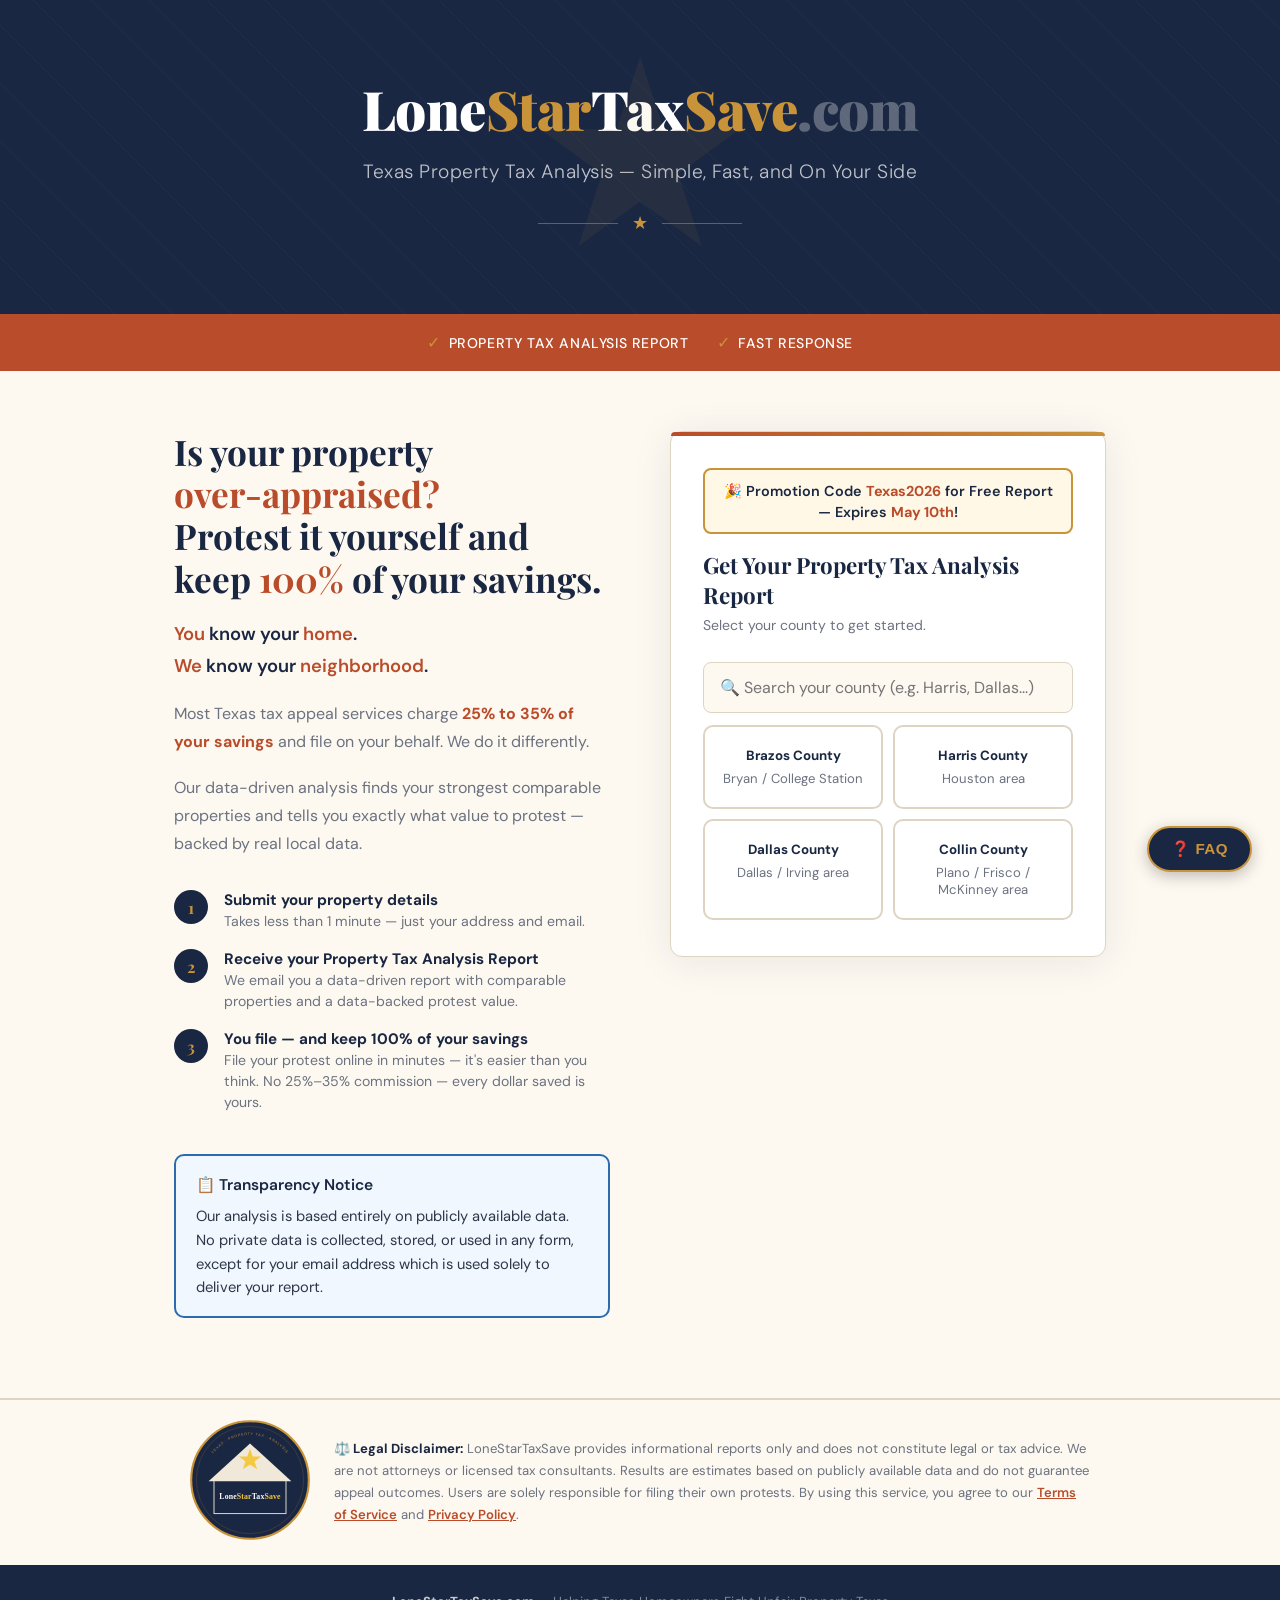
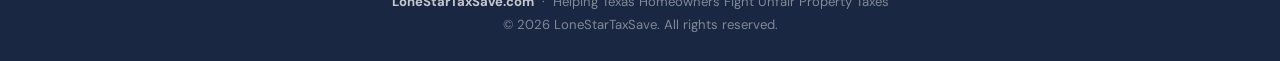
==== commit 5a5828ee: "Add files via upload" ====
--- a/index.html
+++ b/index.html
@@ -136,7 +136,8 @@
     }
     @media (max-width: 700px) {
       main { grid-template-columns: 1fr; gap: 40px; padding: 40px 20px 60px; }
-      .copy h2 { font-size: clamp(1.4rem, 7vw, 2rem); }
+      .copy h2 { font-size: clamp(1.5rem, 7vw, 2rem); }
+      .form-card { padding: 28px 20px; }
     }
 
     /* ── LEFT COPY ──────────────────────────────── */
@@ -495,8 +496,8 @@
 <main>
   <!-- LEFT COPY -->
   <div class="copy">
-    <h2>Is your property <em>over-appraised?</em><br>Protest it yourself and<br>keep <em>100%</em> of your savings.</h2>
-    <p style="font-size:1.15rem;font-weight:600;color:var(--navy);margin-bottom:12px;"><span style="color:var(--rust);">You</span> know your <span style="color:var(--rust);">home</span>. <span style="color:var(--rust);">We</span> know your <span style="color:var(--rust);">neighborhood</span>.</p>
+    <h2>Is your property<br><em>over-appraised?</em><br>Protest it yourself and<br>keep <em>100%</em> of your savings.</h2>
+    <p style="font-size:1.15rem;font-weight:600;color:var(--navy);margin-bottom:12px;"><span style="color:var(--rust);">You</span> know your <span style="color:var(--rust);">home</span>.<br><span style="color:var(--rust);">We</span> know your <span style="color:var(--rust);">neighborhood</span>.</p>
     
     <p>Most Texas tax appeal services charge <strong style="color:var(--rust)">25% to 35% of your savings</strong> and file on your behalf. We do it differently.</p>
     <p>Our data-driven analysis finds your strongest comparable properties and tells you exactly what value to protest — backed by real local data.</p>
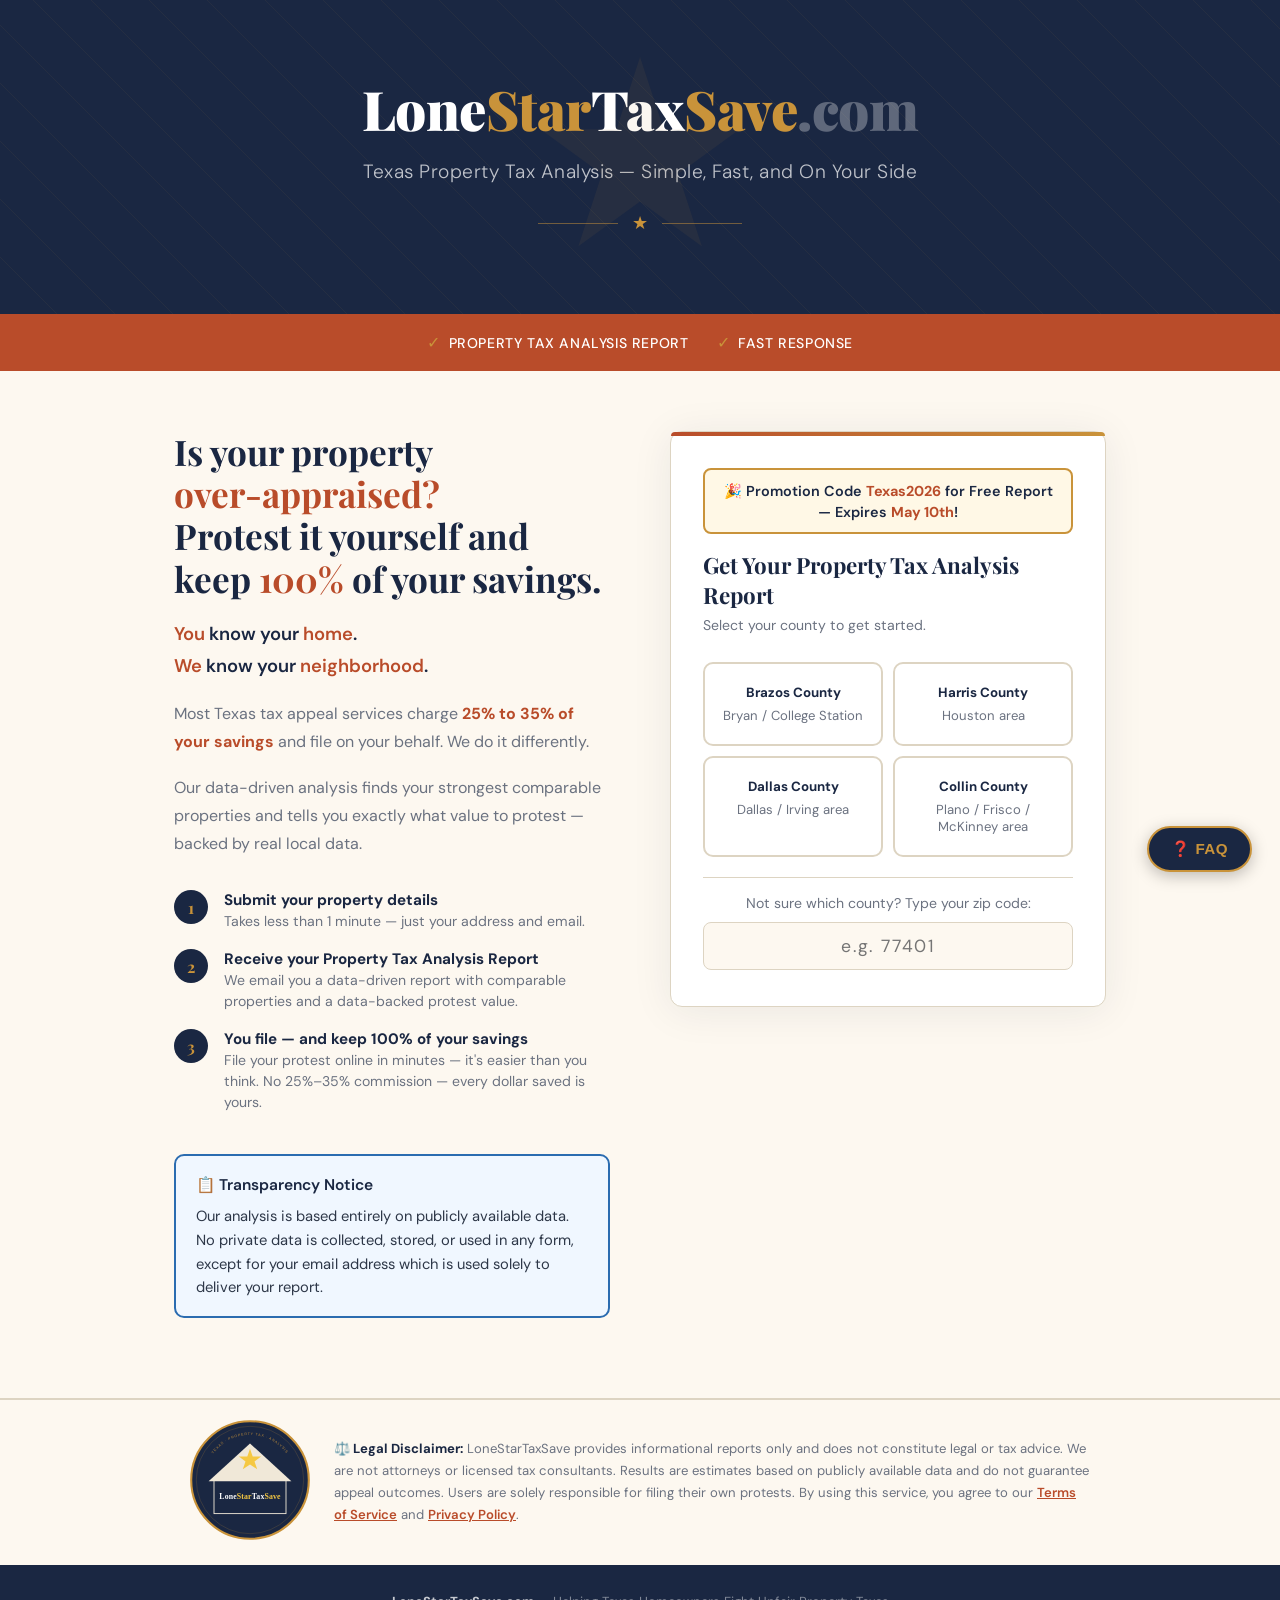
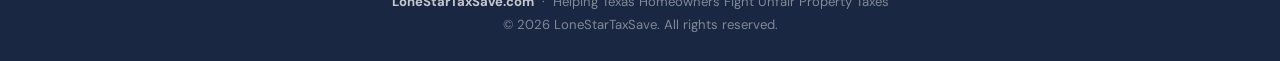
==== commit e40dd44e: "Add files via upload" ====
--- a/index.html
+++ b/index.html
@@ -551,19 +551,27 @@
       <h3>Get Your Property Tax Analysis Report</h3>
       <p class="sub">Select your county to get started.</p>
 
-      <!-- STEP 1: County Search & Select -->
+
+      <!-- STEP 1: County Tabs + Zip Lookup -->
       <div id="county-step">
-        <div style="position:relative;margin-top:16px;">
-          <input type="text" id="county-search" placeholder="🔍 Search your county (e.g. Harris, Dallas...)"
-            oninput="filterCounties(this.value)"
-            style="width:100%;padding:14px 16px;border:1.5px solid #ddd4c2;border-radius:8px;
-                   font-size:1rem;color:#1a2742;box-sizing:border-box;"/>
-        </div>
-        <div id="county-list" style="margin-top:12px;display:grid;grid-template-columns:1fr 1fr;gap:10px;max-height:320px;overflow-y:auto;">
-          <!-- populated by JS -->
-        </div>
-        <p id="county-none" style="display:none;color:var(--mid);font-size:0.9rem;margin-top:12px;text-align:center;">
-          No matching county found. We're expanding — contact us at support@lonestartaxsave.com.
+
+        <!-- County tabs -->
+        <div id="county-list" style="display:grid;grid-template-columns:1fr 1fr;gap:10px;margin-top:16px;"></div>
+
+        <!-- Zip code lookup -->
+        <div style="margin-top:20px;padding-top:16px;border-top:1px solid #ddd4c2;">
+          <p style="font-size:0.88rem;color:var(--mid);margin-bottom:10px;text-align:center;">
+            Not sure which county? Type your zip code:
+          </p>
+          <input type="text" id="zip-input" placeholder="e.g. 77401" maxlength="5"
+            oninput="handleZipInput(this.value)"
+            style="width:100%;padding:12px 16px;border:1.5px solid #ddd4c2;border-radius:8px;
+                   font-size:1.1rem;color:#1a2742;box-sizing:border-box;letter-spacing:0.1em;text-align:center;"/>
+          <p id="zip-result" style="display:none;margin-top:10px;font-size:0.92rem;font-weight:600;color:#1a2742;text-align:center;"></p>
+        </div>
+
+        <p id="county-none" style="display:none;color:var(--mid);font-size:0.9rem;margin-top:12px;text-align:center;line-height:1.6;">
+          We're not currently serving this county.<br>We're expanding — stay tuned!
         </p>
       </div>
 
@@ -699,31 +707,48 @@
 
   let selectedCounty = null;
 
-  // ── BUILD COUNTY LIST ──────────────────────────────────────────────────────
-  function buildCountyList(filter = '') {
-    const list    = document.getElementById('county-list');
-    const noMatch = document.getElementById('county-none');
-    const filtered = COUNTIES.filter(c =>
-      c.name.toLowerCase().includes(filter.toLowerCase()) ||
-      c.description.toLowerCase().includes(filter.toLowerCase())
-    );
+  // ── ZIP → COUNTY MAPPING ──────────────────────────────────────────────────
+  const ZIP_TO_COUNTY = {"75001":"Dallas County","75002":"Collin County","75006":"Dallas County","75007":"Dallas County","75009":"Collin County","75010":"Dallas County","75011":"Dallas County","75013":"Collin County","75014":"Dallas County","75019":"Dallas County","75022":"Dallas County","75023":"Collin County","75024":"Collin County","75025":"Collin County","75028":"Dallas County","75030":"Dallas County","75032":"Dallas County","75033":"Collin County","75034":"Collin County","75035":"Collin County","75036":"Dallas County","75038":"Dallas County","75039":"Dallas County","75040":"Dallas County","75041":"Dallas County","75042":"Dallas County","75043":"Dallas County","75044":"Collin County","75048":"Collin County","75050":"Dallas County","75051":"Dallas County","75052":"Dallas County","75053":"Dallas County","75054":"Dallas County","75056":"Dallas County","75057":"Dallas County","75060":"Dallas County","75061":"Dallas County","75062":"Dallas County","75063":"Dallas County","75065":"Dallas County","75067":"Dallas County","75068":"Dallas County","75069":"Collin County","75070":"Collin County","75071":"Collin County","75072":"Collin County","75074":"Collin County","75075":"Collin County","75077":"Dallas County","75078":"Collin County","75080":"Collin County","75081":"Dallas County","75082":"Collin County","75085":"Dallas County","75087":"Collin County","75088":"Dallas County","75089":"Dallas County","75093":"Collin County","75094":"Collin County","75097":"Collin County","75098":"Collin County","75104":"Dallas County","75106":"Dallas County","75114":"Dallas County","75115":"Dallas County","75116":"Dallas County","75123":"Dallas County","75125":"Dallas County","75126":"Dallas County","75132":"Dallas County","75134":"Dallas County","75135":"Dallas County","75137":"Dallas County","75138":"Dallas County","75141":"Dallas County","75142":"Dallas County","75143":"Dallas County","75146":"Dallas County","75149":"Dallas County","75150":"Dallas County","75154":"Dallas County","75158":"Dallas County","75159":"Dallas County","75164":"Collin County","75165":"Dallas County","75166":"Collin County","75167":"Dallas County","75168":"Dallas County","75172":"Dallas County","75173":"Collin County","75180":"Dallas County","75181":"Dallas County","75182":"Dallas County","75185":"Dallas County","75187":"Dallas County","75189":"Collin County","75201":"Dallas County","75202":"Dallas County","75203":"Dallas County","75204":"Dallas County","75205":"Dallas County","75206":"Dallas County","75207":"Dallas County","75208":"Dallas County","75209":"Dallas County","75210":"Dallas County","75211":"Dallas County","75212":"Dallas County","75214":"Dallas County","75215":"Dallas County","75216":"Dallas County","75217":"Dallas County","75218":"Dallas County","75219":"Dallas County","75220":"Dallas County","75221":"Dallas County","75222":"Dallas County","75223":"Dallas County","75224":"Dallas County","75225":"Dallas County","75226":"Dallas County","75227":"Dallas County","75228":"Dallas County","75229":"Dallas County","75230":"Dallas County","75231":"Dallas County","75232":"Dallas County","75233":"Dallas County","75234":"Dallas County","75235":"Dallas County","75236":"Dallas County","75237":"Dallas County","75238":"Dallas County","75240":"Dallas County","75241":"Dallas County","75243":"Dallas County","75244":"Dallas County","75246":"Dallas County","75247":"Dallas County","75248":"Collin County","75249":"Dallas County","75252":"Collin County","75253":"Dallas County","75254":"Dallas County","75287":"Collin County","75313":"Dallas County","75360":"Dallas County","75367":"Dallas County","75372":"Dallas County","75374":"Dallas County","75389":"Dallas County","75407":"Collin County","75409":"Collin County","75424":"Collin County","75433":"Dallas County","75442":"Collin County","75452":"Collin County","75454":"Collin County","75455":"Dallas County","75491":"Collin County","75495":"Collin County","76002":"Dallas County","76005":"Dallas County","76006":"Dallas County","76011":"Dallas County","76013":"Dallas County","76014":"Dallas County","76016":"Dallas County","76018":"Dallas County","76034":"Dallas County","76039":"Dallas County","76040":"Dallas County","76051":"Dallas County","76054":"Dallas County","76063":"Dallas County","76065":"Dallas County","76078":"Dallas County","76084":"Dallas County","76092":"Dallas County","76102":"Dallas County","76104":"Dallas County","76107":"Dallas County","76108":"Dallas County","76110":"Dallas County","76112":"Dallas County","76117":"Dallas County","76119":"Dallas County","76126":"Dallas County","76131":"Dallas County","76135":"Dallas County","76137":"Dallas County","76177":"Dallas County","76180":"Dallas County","76182":"Dallas County","76205":"Dallas County","76209":"Dallas County","76210":"Dallas County","76226":"Dallas County","76227":"Dallas County","76244":"Dallas County","76248":"Dallas County","76262":"Dallas County","77002":"Harris County","77004":"Harris County","77005":"Harris County","77009":"Harris County","77011":"Harris County","77012":"Harris County","77013":"Harris County","77014":"Harris County","77015":"Harris County","77016":"Harris County","77017":"Harris County","77018":"Harris County","77019":"Harris County","77020":"Harris County","77021":"Harris County","77022":"Harris County","77023":"Harris County","77024":"Harris County","77025":"Harris County","77026":"Harris County","77028":"Harris County","77029":"Harris County","77030":"Harris County","77031":"Harris County","77032":"Harris County","77033":"Harris County","77034":"Harris County","77035":"Harris County","77036":"Harris County","77037":"Harris County","77038":"Harris County","77039":"Harris County","77041":"Harris County","77042":"Harris County","77044":"Harris County","77045":"Harris County","77047":"Harris County","77048":"Harris County","77049":"Harris County","77050":"Harris County","77051":"Harris County","77053":"Harris County","77054":"Harris County","77056":"Harris County","77058":"Harris County","77059":"Harris County","77060":"Harris County","77061":"Harris County","77062":"Harris County","77063":"Harris County","77065":"Harris County","77066":"Harris County","77067":"Harris County","77068":"Harris County","77069":"Harris County","77070":"Harris County","77071":"Harris County","77072":"Harris County","77073":"Harris County","77074":"Harris County","77075":"Harris County","77076":"Harris County","77077":"Harris County","77078":"Harris County","77079":"Harris County","77080":"Harris County","77081":"Harris County","77083":"Harris County","77085":"Harris County","77086":"Harris County","77087":"Harris County","77089":"Harris County","77090":"Harris County","77091":"Harris County","77092":"Harris County","77093":"Harris County","77095":"Harris County","77096":"Harris County","77098":"Harris County","77099":"Harris County","77251":"Harris County","77336":"Harris County","77338":"Harris County","77339":"Harris County","77345":"Harris County","77346":"Harris County","77357":"Harris County","77365":"Harris County","77373":"Harris County","77375":"Harris County","77377":"Harris County","77388":"Harris County","77396":"Harris County","77401":"Harris County","77429":"Harris County","77433":"Harris County","77443":"Harris County","77447":"Harris County","77449":"Harris County","77450":"Harris County","77477":"Harris County","77484":"Harris County","77489":"Harris County","77493":"Harris County","77498":"Harris County","77501":"Harris County","77502":"Harris County","77503":"Harris County","77504":"Harris County","77505":"Harris County","77506":"Harris County","77520":"Harris County","77521":"Harris County","77523":"Harris County","77530":"Harris County","77532":"Harris County","77535":"Harris County","77536":"Harris County","77546":"Harris County","77547":"Harris County","77562":"Harris County","77571":"Harris County","77573":"Harris County","77581":"Harris County","77586":"Harris County","77587":"Harris County","77598":"Harris County","77801":"Brazos County","77802":"Brazos County","77803":"Brazos County","77804":"Brazos County","77805":"Brazos County","77806":"Brazos County","77807":"Brazos County","77808":"Brazos County","77840":"Brazos County","77841":"Brazos County","77842":"Brazos County","77843":"Brazos County","77844":"Brazos County","77845":"Brazos County","77859":"Brazos County","77868":"Brazos County","77873":"Brazos County","77879":"Brazos County"};
+
+  // ── BUILD COUNTY TABS ──────────────────────────────────────────────────────
+  function buildCountyList() {
+    const list = document.getElementById('county-list');
     list.innerHTML = '';
-    if (filtered.length === 0) {
-      noMatch.style.display = 'block';
-      return;
-    }
-    noMatch.style.display = 'none';
-    filtered.forEach(c => {
+    COUNTIES.forEach(c => {
       const btn = document.createElement('button');
       btn.className = 'county-btn';
-      btn.innerHTML = `<strong>${c.name}</strong><span>${c.description}</span>`;
+      btn.innerHTML = `<span style="font-weight:700;color:var(--navy);">${c.name}</span><span>${c.description}</span>`;
       btn.onclick = () => selectCounty(c);
       list.appendChild(btn);
     });
   }
 
-  function filterCounties(val) {
-    buildCountyList(val);
+  // ── ZIP LOOKUP ─────────────────────────────────────────────────────────────
+  function handleZipInput(val) {
+    const zip     = val.trim();
+    const result  = document.getElementById('zip-result');
+    const noMatch = document.getElementById('county-none');
+    result.style.display  = 'none';
+    noMatch.style.display = 'none';
+    if (zip.length < 5) return;
+    const countyName = ZIP_TO_COUNTY[zip]; // e.g. "Harris County"
+    if (countyName) {
+      const county = COUNTIES.find(c => c.name === countyName);
+      if (county) {
+        // We serve this county
+        result.style.display = 'block';
+        result.innerHTML = `✅ Zip <strong>${zip}</strong> → <span style="color:var(--rust);">${countyName}</span>. Loading your form...`;
+        setTimeout(() => selectCounty(county), 600);
+      } else {
+        // Texas county but not served yet
+        noMatch.style.display = 'block';
+        noMatch.innerHTML = `Zip <strong>${zip}</strong> is in <strong>${countyName}</strong>. We don't serve this county yet — we're expanding soon!`;
+      }
+    } else if (zip.length === 5) {
+      // Not found at all
+      noMatch.style.display = 'block';
+      noMatch.innerHTML = `Zip <strong>${zip}</strong> is in Texas but we don't serve that area yet — we're expanding soon! Please select a county above if yours is listed.`;
+    }
   }
 
   // ── SELECT COUNTY ──────────────────────────────────────────────────────────
@@ -731,12 +756,11 @@
     selectedCounty = county;
     document.getElementById('county-step').style.display  = 'none';
     document.getElementById('county-form').style.display  = 'block';
-    document.getElementById('county-label').textContent   = `${county.name} — ${county.description}`;
+    document.getElementById('county-label').textContent   = `${county.name} County — ${county.description}`;
     document.getElementById('f_city').placeholder         = county.city_hint;
     document.getElementById('f_id_label').innerHTML       =
       `${county.id_label} <span style="color:#6b7280;font-weight:400;font-size:0.85rem;">(Optional)</span>`;
     document.getElementById('f_id').placeholder           = county.id_placeholder;
-    // Clear form
     ['f_street','f_id','f_city','f_email','f_invite'].forEach(id => {
       document.getElementById(id).value = '';
     });
@@ -752,8 +776,11 @@
     selectedCounty = null;
     document.getElementById('county-step').style.display = 'block';
     document.getElementById('county-form').style.display = 'none';
-    document.getElementById('county-search').value       = '';
-    buildCountyList();
+    if (document.getElementById('zip-input')) {
+      document.getElementById('zip-input').value = '';
+      document.getElementById('zip-result').style.display = 'none';
+    }
+    document.getElementById('county-none').style.display = 'none';
   }
 
   function resetForm() {
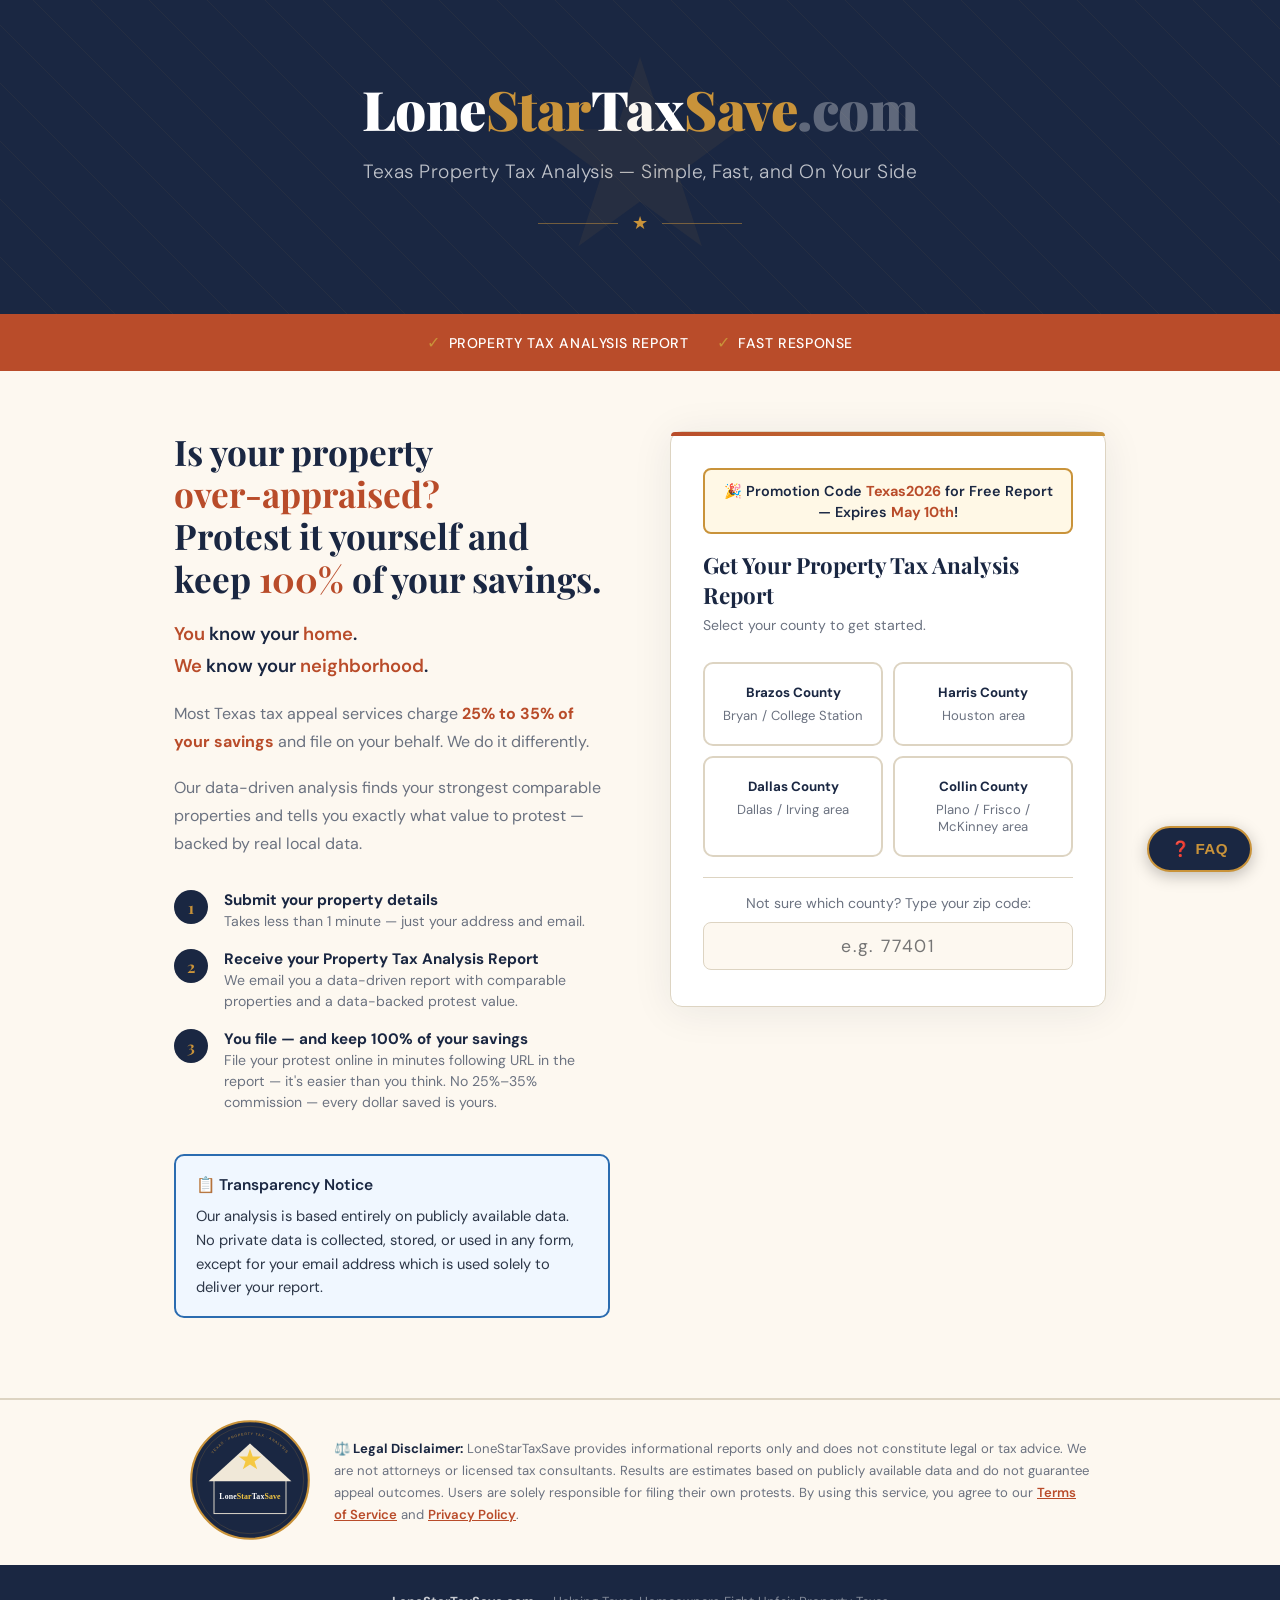
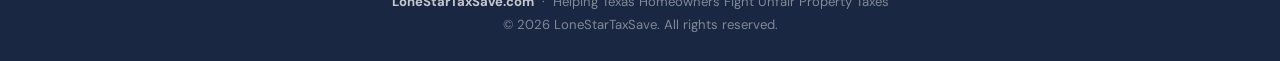
==== commit 0b7e53dc: "Add files via upload" ====
--- a/index.html
+++ b/index.html
@@ -319,6 +319,21 @@
       line-height: 1.7;
     }
     .success-box .hl { color: var(--rust); font-weight: 500; }
+    .referral-btn {
+      padding: 9px 16px;
+      border: 1.5px solid var(--navy);
+      border-radius: 20px;
+      background: white;
+      color: var(--navy);
+      font-family: 'DM Sans', sans-serif;
+      font-size: 0.88rem;
+      font-weight: 600;
+      cursor: pointer;
+      transition: background .2s, color .2s;
+    }
+    .referral-btn:hover { background: var(--navy); color: white; }
+    .referral-btn.selected { background: var(--navy); color: white; }
+    .referral-btn:disabled { opacity: 0.5; cursor: default; }
 
     /* ── FOOTER ─────────────────────────────────── */
     footer {
@@ -521,7 +536,7 @@
         <div class="step-num">3</div>
         <div class="step-text">
           <strong>You file — and keep 100% of your savings</strong>
-          <span>File your protest online in minutes — it's easier than you think. No 25%–35% commission — every dollar saved is yours.</span>
+          <span>File your protest online in minutes following URL in the report  — it's easier than you think. No 25%–35% commission — every dollar saved is yours.</span>
         </div>
       </div>
       <div style="margin-top:24px;background:#f0f7ff;border:2px solid #2b6cb0;border-radius:10px;padding:16px 20px;">
@@ -583,7 +598,7 @@
           <span id="county-label" style="color:var(--mid);font-size:0.9rem;"></span>
         </div>
         <div class="field">
-          <label for="f_street">Street Address</label>
+          <label for="f_street">Street Address  <span style="color:#6b7280; text-transform: none !important; font-weight:400;font-size:0.85rem;">(e.g., 1234 Star Dr)</span></label>
           <input type="text" id="f_street" placeholder="Match the address on your appraisal notice" />
         </div>
         <div class="field" id="f_id_field">
@@ -620,6 +635,21 @@
       </p>
       <p style="margin-top:14px;">📬 Please check your <strong>inbox and spam/junk folder</strong>. If you find it in spam, mark it as <strong>"Not Spam"</strong> to ensure future emails reach you directly.</p>
       <p style="margin-top:14px;">💬 Questions? Contact us at <a href="mailto:support@lonestartaxsave.com" style="color:var(--rust);font-weight:600;">support@lonestartaxsave.com</a></p>
+
+      <!-- How did you hear about us -->
+      <div id="referral-section" style="margin-top:24px;padding:18px 20px;background:#fdf8f0;border-radius:10px;border:1.5px solid #ddd4c2;text-align:left;">
+        <p style="font-size:0.95rem;font-weight:600;color:var(--navy);margin-bottom:12px;">How did you hear about us?</p>
+        <div style="display:flex;flex-wrap:wrap;gap:10px;">
+          <button onclick="selectReferral(this, 'Friends/Family')"  class="referral-btn">👥 Friends / Family</button>
+          <button onclick="selectReferral(this, 'Nextdoor')"        class="referral-btn">🏘️ Nextdoor</button>
+          <button onclick="selectReferral(this, 'Facebook')"        class="referral-btn">📘 Facebook</button>
+          <button onclick="selectReferral(this, 'Reddit')"          class="referral-btn">🤖 Reddit</button>
+          <button onclick="selectReferral(this, 'Google Search')"   class="referral-btn">🔍 Google Search</button>
+          <button onclick="selectReferral(this, 'Other')"           class="referral-btn">💬 Other</button>
+        </div>
+        <p id="referral-thanks" style="display:none;margin-top:12px;font-size:0.88rem;color:var(--rust);font-weight:600;">Thanks for letting us know! 🙏</p>
+      </div>
+
       <button class="btn" style="margin-top:24px;" onclick="resetForm()">
         <span class="star">★</span> Submit Another Property
       </button>
@@ -708,8 +738,8 @@
   let selectedCounty = null;
 
   // ── ZIP → COUNTY MAPPING ──────────────────────────────────────────────────
-  const ZIP_TO_COUNTY = {"75001":"Dallas County","75002":"Collin County","75006":"Dallas County","75007":"Dallas County","75009":"Collin County","75010":"Dallas County","75011":"Dallas County","75013":"Collin County","75014":"Dallas County","75019":"Dallas County","75022":"Dallas County","75023":"Collin County","75024":"Collin County","75025":"Collin County","75028":"Dallas County","75030":"Dallas County","75032":"Dallas County","75033":"Collin County","75034":"Collin County","75035":"Collin County","75036":"Dallas County","75038":"Dallas County","75039":"Dallas County","75040":"Dallas County","75041":"Dallas County","75042":"Dallas County","75043":"Dallas County","75044":"Collin County","75048":"Collin County","75050":"Dallas County","75051":"Dallas County","75052":"Dallas County","75053":"Dallas County","75054":"Dallas County","75056":"Dallas County","75057":"Dallas County","75060":"Dallas County","75061":"Dallas County","75062":"Dallas County","75063":"Dallas County","75065":"Dallas County","75067":"Dallas County","75068":"Dallas County","75069":"Collin County","75070":"Collin County","75071":"Collin County","75072":"Collin County","75074":"Collin County","75075":"Collin County","75077":"Dallas County","75078":"Collin County","75080":"Collin County","75081":"Dallas County","75082":"Collin County","75085":"Dallas County","75087":"Collin County","75088":"Dallas County","75089":"Dallas County","75093":"Collin County","75094":"Collin County","75097":"Collin County","75098":"Collin County","75104":"Dallas County","75106":"Dallas County","75114":"Dallas County","75115":"Dallas County","75116":"Dallas County","75123":"Dallas County","75125":"Dallas County","75126":"Dallas County","75132":"Dallas County","75134":"Dallas County","75135":"Dallas County","75137":"Dallas County","75138":"Dallas County","75141":"Dallas County","75142":"Dallas County","75143":"Dallas County","75146":"Dallas County","75149":"Dallas County","75150":"Dallas County","75154":"Dallas County","75158":"Dallas County","75159":"Dallas County","75164":"Collin County","75165":"Dallas County","75166":"Collin County","75167":"Dallas County","75168":"Dallas County","75172":"Dallas County","75173":"Collin County","75180":"Dallas County","75181":"Dallas County","75182":"Dallas County","75185":"Dallas County","75187":"Dallas County","75189":"Collin County","75201":"Dallas County","75202":"Dallas County","75203":"Dallas County","75204":"Dallas County","75205":"Dallas County","75206":"Dallas County","75207":"Dallas County","75208":"Dallas County","75209":"Dallas County","75210":"Dallas County","75211":"Dallas County","75212":"Dallas County","75214":"Dallas County","75215":"Dallas County","75216":"Dallas County","75217":"Dallas County","75218":"Dallas County","75219":"Dallas County","75220":"Dallas County","75221":"Dallas County","75222":"Dallas County","75223":"Dallas County","75224":"Dallas County","75225":"Dallas County","75226":"Dallas County","75227":"Dallas County","75228":"Dallas County","75229":"Dallas County","75230":"Dallas County","75231":"Dallas County","75232":"Dallas County","75233":"Dallas County","75234":"Dallas County","75235":"Dallas County","75236":"Dallas County","75237":"Dallas County","75238":"Dallas County","75240":"Dallas County","75241":"Dallas County","75243":"Dallas County","75244":"Dallas County","75246":"Dallas County","75247":"Dallas County","75248":"Collin County","75249":"Dallas County","75252":"Collin County","75253":"Dallas County","75254":"Dallas County","75287":"Collin County","75313":"Dallas County","75360":"Dallas County","75367":"Dallas County","75372":"Dallas County","75374":"Dallas County","75389":"Dallas County","75407":"Collin County","75409":"Collin County","75424":"Collin County","75433":"Dallas County","75442":"Collin County","75452":"Collin County","75454":"Collin County","75455":"Dallas County","75491":"Collin County","75495":"Collin County","76002":"Dallas County","76005":"Dallas County","76006":"Dallas County","76011":"Dallas County","76013":"Dallas County","76014":"Dallas County","76016":"Dallas County","76018":"Dallas County","76034":"Dallas County","76039":"Dallas County","76040":"Dallas County","76051":"Dallas County","76054":"Dallas County","76063":"Dallas County","76065":"Dallas County","76078":"Dallas County","76084":"Dallas County","76092":"Dallas County","76102":"Dallas County","76104":"Dallas County","76107":"Dallas County","76108":"Dallas County","76110":"Dallas County","76112":"Dallas County","76117":"Dallas County","76119":"Dallas County","76126":"Dallas County","76131":"Dallas County","76135":"Dallas County","76137":"Dallas County","76177":"Dallas County","76180":"Dallas County","76182":"Dallas County","76205":"Dallas County","76209":"Dallas County","76210":"Dallas County","76226":"Dallas County","76227":"Dallas County","76244":"Dallas County","76248":"Dallas County","76262":"Dallas County","77002":"Harris County","77004":"Harris County","77005":"Harris County","77009":"Harris County","77011":"Harris County","77012":"Harris County","77013":"Harris County","77014":"Harris County","77015":"Harris County","77016":"Harris County","77017":"Harris County","77018":"Harris County","77019":"Harris County","77020":"Harris County","77021":"Harris County","77022":"Harris County","77023":"Harris County","77024":"Harris County","77025":"Harris County","77026":"Harris County","77028":"Harris County","77029":"Harris County","77030":"Harris County","77031":"Harris County","77032":"Harris County","77033":"Harris County","77034":"Harris County","77035":"Harris County","77036":"Harris County","77037":"Harris County","77038":"Harris County","77039":"Harris County","77041":"Harris County","77042":"Harris County","77044":"Harris County","77045":"Harris County","77047":"Harris County","77048":"Harris County","77049":"Harris County","77050":"Harris County","77051":"Harris County","77053":"Harris County","77054":"Harris County","77056":"Harris County","77058":"Harris County","77059":"Harris County","77060":"Harris County","77061":"Harris County","77062":"Harris County","77063":"Harris County","77065":"Harris County","77066":"Harris County","77067":"Harris County","77068":"Harris County","77069":"Harris County","77070":"Harris County","77071":"Harris County","77072":"Harris County","77073":"Harris County","77074":"Harris County","77075":"Harris County","77076":"Harris County","77077":"Harris County","77078":"Harris County","77079":"Harris County","77080":"Harris County","77081":"Harris County","77083":"Harris County","77085":"Harris County","77086":"Harris County","77087":"Harris County","77089":"Harris County","77090":"Harris County","77091":"Harris County","77092":"Harris County","77093":"Harris County","77095":"Harris County","77096":"Harris County","77098":"Harris County","77099":"Harris County","77251":"Harris County","77336":"Harris County","77338":"Harris County","77339":"Harris County","77345":"Harris County","77346":"Harris County","77357":"Harris County","77365":"Harris County","77373":"Harris County","77375":"Harris County","77377":"Harris County","77388":"Harris County","77396":"Harris County","77401":"Harris County","77429":"Harris County","77433":"Harris County","77443":"Harris County","77447":"Harris County","77449":"Harris County","77450":"Harris County","77477":"Harris County","77484":"Harris County","77489":"Harris County","77493":"Harris County","77498":"Harris County","77501":"Harris County","77502":"Harris County","77503":"Harris County","77504":"Harris County","77505":"Harris County","77506":"Harris County","77520":"Harris County","77521":"Harris County","77523":"Harris County","77530":"Harris County","77532":"Harris County","77535":"Harris County","77536":"Harris County","77546":"Harris County","77547":"Harris County","77562":"Harris County","77571":"Harris County","77573":"Harris County","77581":"Harris County","77586":"Harris County","77587":"Harris County","77598":"Harris County","77801":"Brazos County","77802":"Brazos County","77803":"Brazos County","77804":"Brazos County","77805":"Brazos County","77806":"Brazos County","77807":"Brazos County","77808":"Brazos County","77840":"Brazos County","77841":"Brazos County","77842":"Brazos County","77843":"Brazos County","77844":"Brazos County","77845":"Brazos County","77859":"Brazos County","77868":"Brazos County","77873":"Brazos County","77879":"Brazos County"};
-
+  const ZIP_TO_COUNTY = {"75001":"Dallas County","75002":"Collin County","75006":"Dallas County","75007":"Dallas County","75009":"Collin County","75011":"Dallas County","75013":"Collin County","75014":"Dallas County","75015":"Dallas County","75016":"Dallas County","75017":"Dallas County","75019":"Dallas County","75023":"Collin County","75024":"Collin County","75025":"Collin County","75026":"Collin County","75030":"Dallas County","75033":"Collin County","75034":"Collin County","75035":"Collin County","75037":"Dallas County","75038":"Dallas County","75039":"Dallas County","75040":"Dallas County","75041":"Dallas County","75042":"Dallas County","75043":"Dallas County","75044":"Dallas County","75045":"Dallas County","75046":"Dallas County","75047":"Dallas County","75048":"Collin County","75049":"Dallas County","75050":"Dallas County","75051":"Dallas County","75052":"Dallas County","75053":"Dallas County","75054":"Dallas County","75059":"Dallas County","75060":"Dallas County","75061":"Dallas County","75062":"Dallas County","75063":"Dallas County","75064":"Dallas County","75069":"Collin County","75070":"Collin County","75071":"Collin County","75072":"Collin County","75074":"Collin County","75075":"Collin County","75078":"Collin County","75080":"Collin County","75081":"Dallas County","75082":"Collin County","75083":"Dallas County","75085":"Dallas County","75086":"Collin County","75088":"Dallas County","75089":"Dallas County","75093":"Collin County","75094":"Collin County","75097":"Collin County","75098":"Collin County","75099":"Dallas County","75104":"Dallas County","75106":"Dallas County","75115":"Dallas County","75116":"Dallas County","75121":"Collin County","75123":"Dallas County","75125":"Dallas County","75134":"Dallas County","75137":"Dallas County","75138":"Dallas County","75141":"Dallas County","75146":"Dallas County","75149":"Dallas County","75150":"Dallas County","75154":"Dallas County","75159":"Dallas County","75164":"Collin County","75166":"Collin County","75172":"Dallas County","75173":"Collin County","75180":"Dallas County","75181":"Dallas County","75182":"Dallas County","75185":"Dallas County","75187":"Dallas County","75189":"Collin County","75201":"Dallas County","75202":"Dallas County","75203":"Dallas County","75204":"Dallas County","75205":"Dallas County","75206":"Dallas County","75207":"Dallas County","75208":"Dallas County","75209":"Dallas County","75210":"Dallas County","75211":"Dallas County","75212":"Dallas County","75214":"Dallas County","75215":"Dallas County","75216":"Dallas County","75217":"Dallas County","75218":"Dallas County","75219":"Dallas County","75220":"Dallas County","75221":"Dallas County","75222":"Dallas County","75223":"Dallas County","75224":"Dallas County","75225":"Dallas County","75226":"Dallas County","75227":"Dallas County","75228":"Dallas County","75229":"Dallas County","75230":"Dallas County","75231":"Dallas County","75232":"Dallas County","75233":"Dallas County","75234":"Dallas County","75235":"Dallas County","75236":"Dallas County","75237":"Dallas County","75238":"Dallas County","75239":"Dallas County","75240":"Dallas County","75241":"Dallas County","75242":"Dallas County","75243":"Dallas County","75244":"Dallas County","75245":"Dallas County","75246":"Dallas County","75247":"Dallas County","75248":"Dallas County","75249":"Dallas County","75250":"Dallas County","75251":"Dallas County","75252":"Collin County","75253":"Dallas County","75254":"Dallas County","75258":"Dallas County","75260":"Dallas County","75262":"Dallas County","75263":"Dallas County","75264":"Dallas County","75265":"Dallas County","75266":"Dallas County","75267":"Dallas County","75270":"Dallas County","75275":"Dallas County","75277":"Dallas County","75283":"Dallas County","75284":"Dallas County","75285":"Dallas County","75286":"Dallas County","75287":"Collin County","75295":"Dallas County","75301":"Dallas County","75303":"Dallas County","75310":"Dallas County","75312":"Dallas County","75313":"Dallas County","75315":"Dallas County","75320":"Dallas County","75323":"Dallas County","75326":"Dallas County","75334":"Dallas County","75336":"Dallas County","75339":"Dallas County","75340":"Dallas County","75342":"Dallas County","75343":"Dallas County","75344":"Dallas County","75346":"Dallas County","75353":"Dallas County","75354":"Dallas County","75355":"Dallas County","75356":"Dallas County","75357":"Dallas County","75358":"Dallas County","75359":"Dallas County","75360":"Dallas County","75363":"Dallas County","75364":"Dallas County","75367":"Dallas County","75368":"Dallas County","75369":"Dallas County","75370":"Collin County","75371":"Dallas County","75372":"Dallas County","75373":"Dallas County","75374":"Dallas County","75376":"Dallas County","75378":"Dallas County","75379":"Dallas County","75380":"Dallas County","75381":"Dallas County","75382":"Dallas County","75386":"Dallas County","75387":"Dallas County","75388":"Dallas County","75389":"Dallas County","75390":"Dallas County","75391":"Dallas County","75392":"Dallas County","75393":"Dallas County","75394":"Dallas County","75395":"Dallas County","75396":"Dallas County","75397":"Dallas County","75398":"Dallas County","75407":"Collin County","75409":"Collin County","75424":"Collin County","75442":"Collin County","75454":"Collin County","75485":"Collin County","77001":"Harris County","77002":"Harris County","77003":"Harris County","77004":"Harris County","77005":"Harris County","77006":"Harris County","77007":"Harris County","77008":"Harris County","77009":"Harris County","77010":"Harris County","77011":"Harris County","77012":"Harris County","77013":"Harris County","77014":"Harris County","77015":"Harris County","77016":"Harris County","77017":"Harris County","77018":"Harris County","77019":"Harris County","77020":"Harris County","77021":"Harris County","77022":"Harris County","77023":"Harris County","77024":"Harris County","77025":"Harris County","77026":"Harris County","77027":"Harris County","77028":"Harris County","77029":"Harris County","77030":"Harris County","77031":"Harris County","77032":"Harris County","77033":"Harris County","77034":"Harris County","77035":"Harris County","77036":"Harris County","77037":"Harris County","77038":"Harris County","77039":"Harris County","77040":"Harris County","77041":"Harris County","77042":"Harris County","77043":"Harris County","77044":"Harris County","77045":"Harris County","77046":"Harris County","77047":"Harris County","77048":"Harris County","77049":"Harris County","77050":"Harris County","77051":"Harris County","77052":"Harris County","77053":"Harris County","77054":"Harris County","77055":"Harris County","77056":"Harris County","77057":"Harris County","77058":"Harris County","77059":"Harris County","77060":"Harris County","77061":"Harris County","77062":"Harris County","77063":"Harris County","77064":"Harris County","77065":"Harris County","77066":"Harris County","77067":"Harris County","77068":"Harris County","77069":"Harris County","77070":"Harris County","77071":"Harris County","77072":"Harris County","77073":"Harris County","77074":"Harris County","77075":"Harris County","77076":"Harris County","77077":"Harris County","77078":"Harris County","77079":"Harris County","77080":"Harris County","77081":"Harris County","77082":"Harris County","77083":"Harris County","77084":"Harris County","77085":"Harris County","77086":"Harris County","77087":"Harris County","77088":"Harris County","77089":"Harris County","77090":"Harris County","77091":"Harris County","77092":"Harris County","77093":"Harris County","77094":"Harris County","77095":"Harris County","77096":"Harris County","77097":"Harris County","77098":"Harris County","77099":"Harris County","77201":"Harris County","77202":"Harris County","77203":"Harris County","77204":"Harris County","77205":"Harris County","77206":"Harris County","77207":"Harris County","77208":"Harris County","77209":"Harris County","77210":"Harris County","77212":"Harris County","77213":"Harris County","77215":"Harris County","77216":"Harris County","77217":"Harris County","77218":"Harris County","77219":"Harris County","77220":"Harris County","77221":"Harris County","77222":"Harris County","77223":"Harris County","77224":"Harris County","77225":"Harris County","77226":"Harris County","77227":"Harris County","77228":"Harris County","77229":"Harris County","77230":"Harris County","77231":"Harris County","77233":"Harris County","77234":"Harris County","77235":"Harris County","77236":"Harris County","77237":"Harris County","77238":"Harris County","77240":"Harris County","77241":"Harris County","77242":"Harris County","77243":"Harris County","77244":"Harris County","77245":"Harris County","77246":"Harris County","77247":"Harris County","77248":"Harris County","77249":"Harris County","77250":"Harris County","77251":"Harris County","77252":"Harris County","77253":"Harris County","77254":"Harris County","77255":"Harris County","77256":"Harris County","77257":"Harris County","77258":"Harris County","77259":"Harris County","77260":"Harris County","77261":"Harris County","77262":"Harris County","77263":"Harris County","77265":"Harris County","77266":"Harris County","77267":"Harris County","77268":"Harris County","77269":"Harris County","77270":"Harris County","77271":"Harris County","77272":"Harris County","77273":"Harris County","77274":"Harris County","77275":"Harris County","77276":"Harris County","77277":"Harris County","77278":"Harris County","77279":"Harris County","77280":"Harris County","77281":"Harris County","77282":"Harris County","77284":"Harris County","77285":"Harris County","77286":"Harris County","77287":"Harris County","77288":"Harris County","77289":"Harris County","77290":"Harris County","77291":"Harris County","77292":"Harris County","77293":"Harris County","77294":"Harris County","77296":"Harris County","77297":"Harris County","77298":"Harris County","77299":"Harris County","77315":"Harris County","77325":"Harris County","77336":"Harris County","77337":"Harris County","77338":"Harris County","77339":"Harris County","77345":"Harris County","77346":"Harris County","77347":"Harris County","77357":"Harris County","77373":"Harris County","77375":"Harris County","77377":"Harris County","77379":"Harris County","77383":"Harris County","77388":"Harris County","77389":"Harris County","77391":"Harris County","77396":"Harris County","77401":"Harris County","77402":"Harris County","77410":"Harris County","77411":"Harris County","77413":"Harris County","77429":"Harris County","77433":"Harris County","77447":"Harris County","77449":"Harris County","77450":"Harris County","77484":"Harris County","77491":"Harris County","77492":"Harris County","77493":"Harris County","77501":"Harris County","77502":"Harris County","77503":"Harris County","77504":"Harris County","77505":"Harris County","77506":"Harris County","77507":"Harris County","77508":"Harris County","77520":"Harris County","77521":"Harris County","77522":"Harris County","77530":"Harris County","77532":"Harris County","77536":"Harris County","77546":"Harris County","77547":"Harris County","77562":"Harris County","77571":"Harris County","77572":"Harris County","77581":"Harris County","77586":"Harris County","77587":"Harris County","77598":"Harris County","77801":"Brazos County","77802":"Brazos County","77803":"Brazos County","77805":"Brazos County","77806":"Brazos County","77807":"Brazos County","77808":"Brazos County","77840":"Brazos County","77841":"Brazos County","77842":"Brazos County","77843":"Brazos County","77844":"Brazos County","77845":"Brazos County","77859":"Brazos County","77862":"Brazos County","77866":"Brazos County","77868":"Brazos County","77881":"Brazos County"}
+    
   // ── BUILD COUNTY TABS ──────────────────────────────────────────────────────
   function buildCountyList() {
     const list = document.getElementById('county-list');
@@ -747,7 +777,7 @@
     } else if (zip.length === 5) {
       // Not found at all
       noMatch.style.display = 'block';
-      noMatch.innerHTML = `Zip <strong>${zip}</strong> is in Texas but we don't serve that area yet — we're expanding soon! Please select a county above if yours is listed.`;
+      noMatch.innerHTML = `Sorry we don't serve that area yet — we're expanding soon! Please select a county above if yours is listed.`;
     }
   }
 
@@ -783,9 +813,27 @@
     document.getElementById('county-none').style.display = 'none';
   }
 
+  function selectReferral(btn, source) {
+    // Highlight selected, disable all
+    const btns = document.querySelectorAll('.referral-btn');
+    btns.forEach(b => { b.classList.remove('selected'); b.disabled = true; });
+    btn.classList.add('selected');
+    document.getElementById('referral-thanks').style.display = 'block';
+    // POST to backend
+    fetch('https://api.lonestartaxsave.com/referral', {
+      method: 'POST',
+      headers: { 'Content-Type': 'application/json' },
+      body: JSON.stringify({ source: source })
+    }).catch(() => {}); // silent fail — not critical
+  }
+
   function resetForm() {
     document.getElementById('success-section').style.display = 'none';
     document.getElementById('form-section').style.display    = 'block';
+    // Reset referral box
+    const btns = document.querySelectorAll('.referral-btn');
+    btns.forEach(b => { b.classList.remove('selected'); b.disabled = false; });
+    document.getElementById('referral-thanks').style.display = 'none';
     backToCounty();
   }
 
@@ -919,7 +967,7 @@
       <div class="faq-item">
         <div class="faq-q">Which counties are currently covered?</div>
         <div class="faq-a">
-          <p>We currently support <strong>Brazos County</strong> (College Station, Bryan, and surrounding areas) for the 2026 tax year.</p>
+          <p>We currently support <strong>Brazos County</strong> (College Station, Bryan, and surrounding areas),  <strong>Harris County</strong> (Houston area),  <strong>Dallas County</strong> (Dalls, Irving areas) and  <strong>Collin County</strong> (Plano / Frisco / McKinney area areas) for the 2026 tax year.</p>
           <p>We plan to expand to additional Texas counties in the future. If you would like us to cover your county, please contact us at <a href="mailto:support@lonestartaxsave.com" style="color:#b94c2a;font-weight:600;">support@lonestartaxsave.com</a>.</p>
         </div>
       </div>
@@ -929,9 +977,17 @@
         <div class="faq-a">
           <p>You have two options:</p>
           <ul>
-            <li><strong>By mail:</strong> Complete the <em>Property Owner's Notice of Protest</em> form you received for 2026. Use the information in your protest report to fill out Section 4, then mail it along with any supporting evidence to:<br><strong style="color:#1a2742;">Brazos CAD — 4051 Pendleton Dr., Bryan, TX 77802-2465</strong></li>
-            <li><strong>Online:</strong> File your protest directly at <a href="https://brazoscad.org/" target="_blank" style="color:#b94c2a;font-weight:600;">brazoscad.org</a> through the Appeals Portal.</li>
+            <li><strong>By mail:</strong> Complete the <em>Property Owner's Notice of Protest</em> form you received for 2026. Use the information in your protest report to fill out Section 4, then mail it along with any supporting evidence to:<br><strong style="color:#1a2742;">your county CAD address.</strong></li>
+            <li><strong>Online:</strong> File your protest directly following the appeal link in the email you receive from us.</li>
           </ul>
+        </div>
+      </div>
+
+      <div class="faq-item">
+        <div class="faq-q">About us?</div>
+        <div class="faq-a">
+          <p>We are homeowners like you based in College Station. We are pround Aggies. Our team consists of data analysts, AI specialists and realtor agents.</p>
+        </ul>
         </div>
       </div>
 
